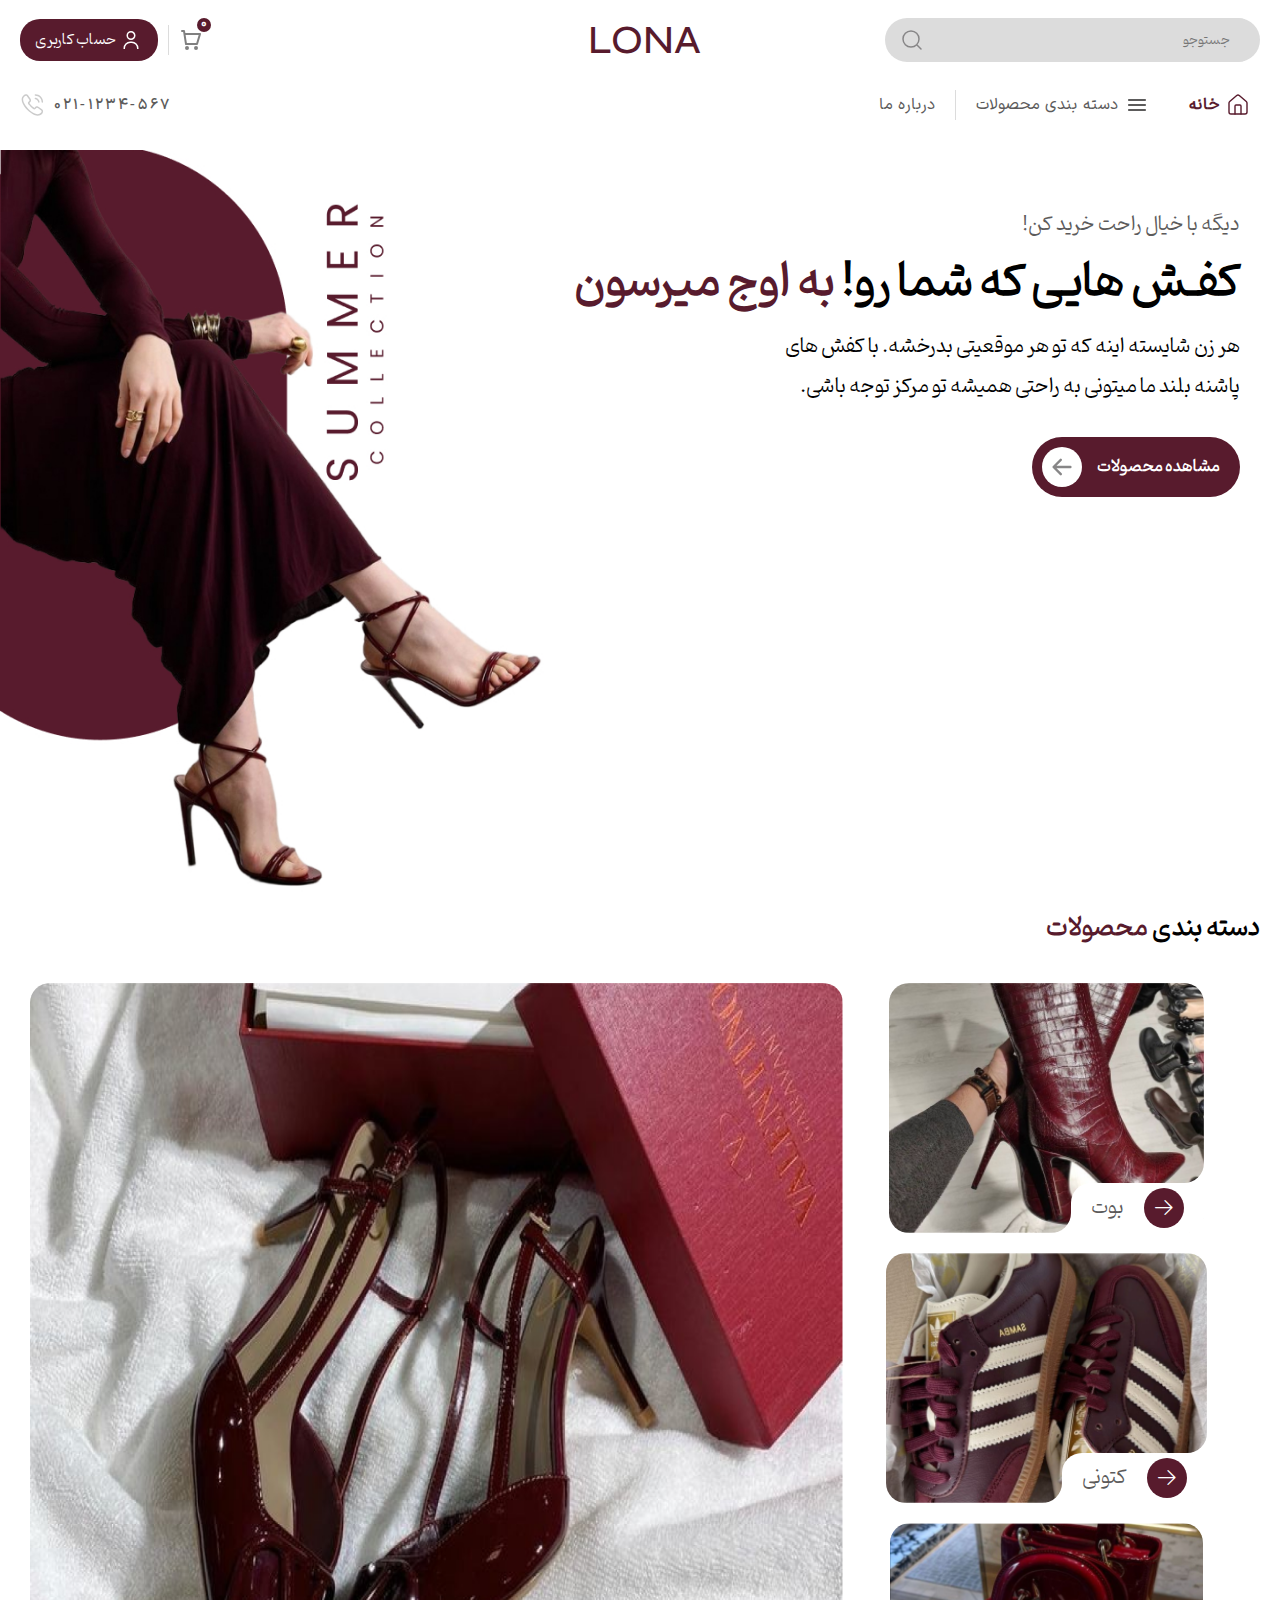
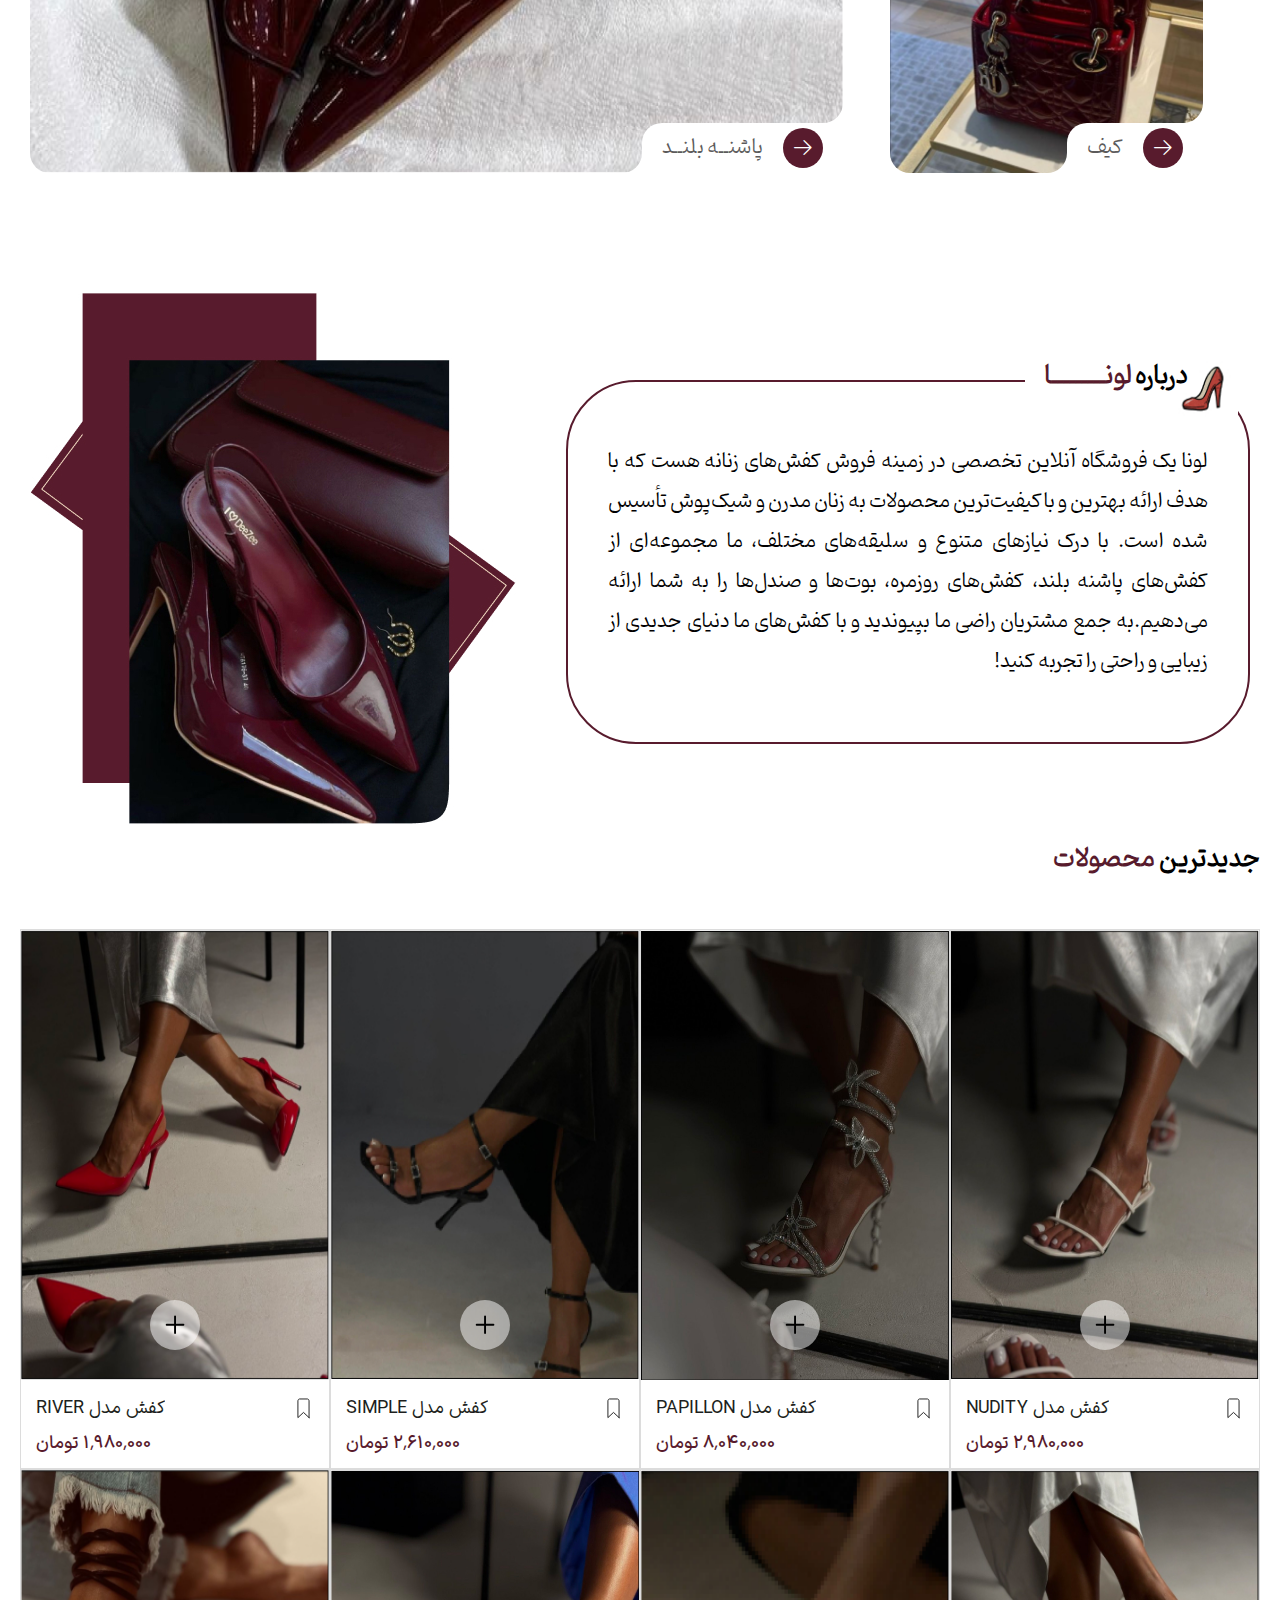
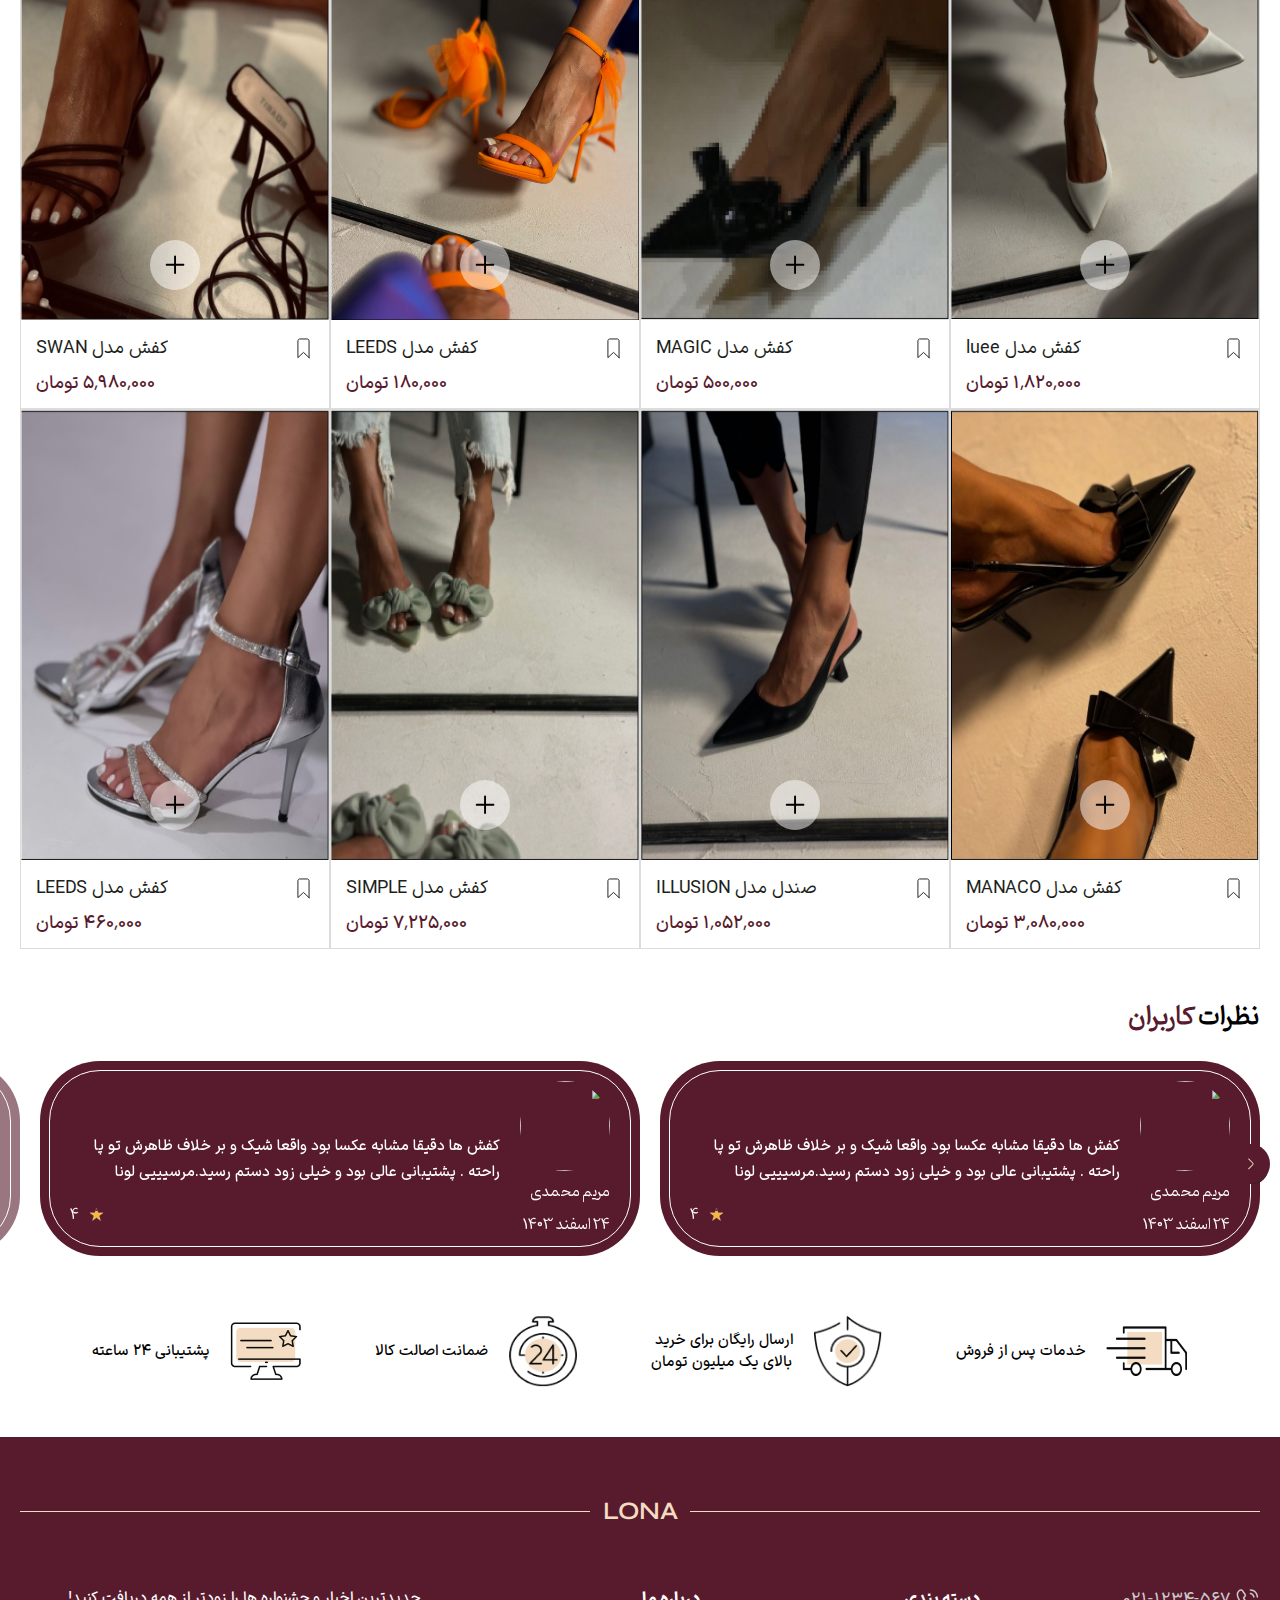
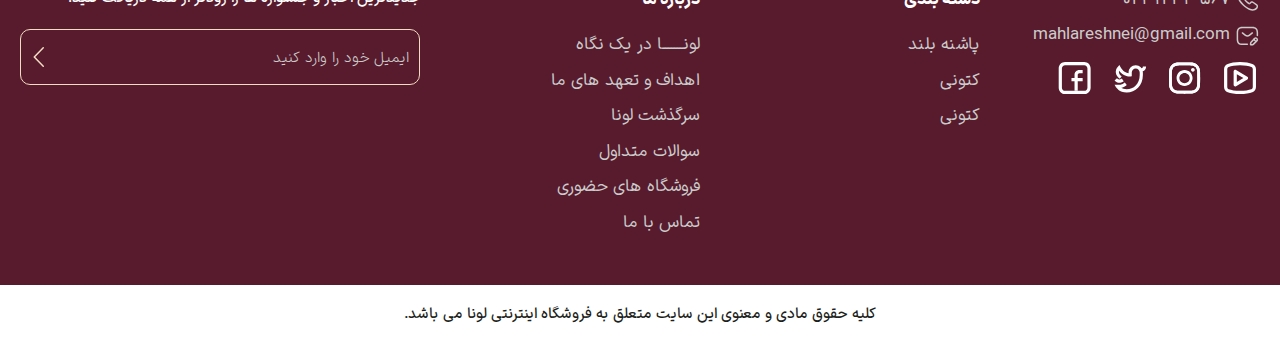
==== index.html @ df0658e4 "create products data.js file and add to html" ====
<!DOCTYPE html>
<html lang="en">
  <head>
    <meta charset="UTF-8" />
    <meta name="viewport" content="width=device-width, initial-scale=1.0" />
    <meta name="description" content="فروشگاه اینترنتی کیف و کفش لونا" />
    <link rel="preconnect" href="https://fonts.googleapis.com" />
    <link rel="preconnect" href="https://fonts.gstatic.com" crossorigin />
    <link
      href="https://fonts.googleapis.com/css2?family=Syne:wght@400..800&display=swap"
      rel="stylesheet"
    />
    <!-- font -->
    <link rel="stylesheet" href="./assets/fonts/pinar/pinar-font-face.css" />
    <link
      rel="stylesheet"
      href="./assets/fonts/IranSansX/IranSansX-font-face.css"
    />
    <!-- font -->
    <!-- icon -->
    <link rel="stylesheet" href="./assets/icons/css/all.min.css" />
    <!-- style -->
    <!-- swiper -->
    <link rel="stylesheet" href="./assets/lib/swiper/swiper-bundle.min.css" />
    <!-- swiper -->
    <link rel="stylesheet" href="./assets/css/style.css" />
    <title>فروشگاه | لونا</title>
  </head>
  <body>
    <header class="header">
      <div class="container">
        <section class="top">
          <form class="searchbar">
            <input type="text" class="search-input" placeholder="جستوجو" />
            <button type="button">
              <!-- iconoir--search -->
              <svg height="24" width="24">
                <use href="./assets/icons/icons-pack.svg#iconoir--search"></use>
              </svg>
            </button>
          </form>
          <div class="header-logo">LONA</div>
          <div class="top-links">
            <a href="#" class="cart-icon">
              <span>0</span>
              <svg height="24" width="24" style="color: gray">
                <use
                  href="./assets/icons/icons-pack.svg#mi--shopping-cart"
                ></use>
              </svg>
            </a>
            <div class="horiz-line"></div>
            <a href="#" class="btn user-icon">
              <svg height="24" width="24">
                <use
                  href="./assets/icons/icons-pack.svg#lsicon--user-outline"
                ></use>
              </svg>
              <span>حساب کاربری</span>
            </a>
          </div>
        </section>
        <section class="bottom">
          <nav class="nav">
            <ul class="nav-list">
              <li class="nav-item">
                <a href="index.html" class="nav-link active">
                  <svg height="24" width="24">
                    <use
                      href="./assets/icons/icons-pack.svg#lucide--home"
                    ></use>
                  </svg>
                  <span>خانه</span>
                </a>
              </li>

              <li class="nav-item">
                <a href="#categories" class="nav-link">
                  <svg height="24" width="24">
                    <use
                      href="./assets/icons/icons-pack.svg#ic--round-menu"
                    ></use>
                  </svg>
                  <span>دسته بندی محصولات</span>
                </a>
              </li>
            </ul>
            <div class="horiz-line"></div>
            <ul class="nav-list secondary-menu">
              <li class="nav-item">
                <a href="#about" class="nav-link">
                  <span>درباره ما</span>
                </a>
              </li>
            </ul>
            <a href="tel:+98000000000" class="nav-link tel-us">
              <span>021-1234-567</span>
              <svg height="24" width="24">
                <use href="./assets/icons/icons-pack.svg#phone"></use>
              </svg>
            </a>
          </nav>
        </section>
      </div>
    </header>

    <section class="hero">
      <div class="container">
        <div class="hero-text">
          <p class="sub-title">دیگه با خیال راحت خرید کن!</p>
          <h2 class="title">
            کفـش هایی که شما رو!
            <span>به اوج میرسون</span>
          </h2>
          <p class="description">
            هر زن شایسته اینه که تو هر موقعیتی بدرخشه. با کفش های <br />پاشنه
            بلند ما میتونی به راحتی همیشه تو مرکز توجه باشی.
          </p>
          <a href="#" class="link btn">
            <span>مشاهده محصولات</span>
            <span class="icon">
              <!--  -->
              <svg height="24" width="24">
                <use
                  href="./assets/icons/icons-pack.svg#heroicons-solid--arrow-left"
                ></use>
              </svg>
            </span>
          </a>
        </div>
      </div>
      <div class="hero-img">
        <img src="./assets/images/hero.png" alt="" />
      </div>
    </section>

    <!-- main -->
    <main class="main">
      <section class="categories" id="categories">
        <div class="container">
          <div class="section-title">
            <h2 class="title">
              <span>دسته بندی</span>
              <span>محصولات</span>
            </h2>
          </div>

          <div class="item-wrapper">
            <a href="#" class="cat-item">
              <img src="./assets/images/category/Image (1).png" alt="" />
              <span class="cat-name">
                <span class="icon">
                  <i class="fa-light fa-arrow-right"></i>
                </span>
                بوت
              </span>
            </a>
            <a href="#" class="cat-item">
              <img src="./assets/images/category/Image (2).png" alt="" />
              <span class="cat-name">
                <span class="icon">
                  <i class="fa-light fa-arrow-right"></i>
                </span>
                کتونی
              </span>
            </a>
            <a href="#" class="cat-item">
              <img src="./assets/images/category/Image (3).png" alt="" />
              <span class="cat-name">
                <span class="icon">
                  <i class="fa-light fa-arrow-right"></i>
                </span>
                کیف
              </span>
            </a>
            <a href="#" class="cat-item">
              <img src="./assets/images/category/Image.png" alt="" />
              <span class="cat-name">
                <span class="icon">
                  <i class="fa-light fa-arrow-right"></i>
                </span>
                پاشنــه بلنــد
              </span>
            </a>
          </div>
        </div>
      </section>

      <section class="about" id="about">
        <div class="container">
          <div class="about-wrapper">
            <div class="right">
              <div class="section-title">
                <h2 class="title">
                  <span>درباره</span>
                  <span>لونـــــــــا</span>
                </h2>
                <img src="./assets/images/CARTOON RED HIGH HEELS.jpg" alt="" />
              </div>

              <p>
                لونا یک فروشگاه آنلاین تخصصی در زمینه فروش کفش‌های زنانه هست که
                با هدف ارائه بهترین و باکیفیت‌ترین محصولات به زنان مدرن و
                شیک‌پوش تأسیس شده‌ است. با درک نیازهای متنوع و سلیقه‌های مختلف،
                ما مجموعه‌ای از کفش‌های پاشنه بلند، کفش‌های روزمره، بوت‌ها و
                صندل‌ها را به شما ارائه می‌دهیم.به جمع مشتریان راضی ما بپیوندید
                و با کفش‌های ما دنیای جدیدی از زیبایی و راحتی را تجربه کنید!
              </p>
            </div>
            <div class="left">
              <img src="./assets/images/about.jpg" alt="" />
            </div>
          </div>
        </div>
      </section>

      <section class="products" id="products">
        <div class="container">
          <div class="section-title">
            <h2 class="title">
              <span> جدیدترین </span>
              <span>محصولات</span>
            </h2>
          </div>
          <div class="products-wrapper" id="products__wrapper">
            <!-- template for product box -->
            <template id="box__template">
              <div class="box">
                <div class="img">
                  <img src="./assets/images/products/1.jpg" alt="" />
                  <a href="detail.html" class="box__link">
                    <svg
                      width="30"
                      height="30"
                      viewBox="0 0 30 30"
                      fill="none"
                      xmlns="http://www.w3.org/2000/svg"
                    >
                      <use href="./assets/icons/icons-pack.svg#plus" />
                    </svg>
                  </a>
                </div>
                <div class="body">
                  <a href="detail.html" class="product-name"></a>
                  <p class="price">
                    <span></span>
                    تومان
                  </p>
                  <button class="bookmark">
                    <svg
                      width="21"
                      height="26"
                      viewBox="0 0 21 26"
                      fill="none"
                      xmlns="http://www.w3.org/2000/svg"
                    >
                      <use href="./assets/icons/icons-pack.svg#bookmark" />
                    </svg>
                  </button>
                </div>
              </div>
            </template>
          </div>
        </div>
      </section>

      <section class="comments" id="comments">
        <div class="container">
          <div class="section-title">
            <h2 class="title">
              <span> نظرات </span>
              <span>کاربران</span>
            </h2>
          </div>

          <div class="commnets-slider swiper" id="cm_slider" dir="rtl">
            <div class="wrapper swiper-wrapper">
              <div class="cm-slide swiper-slide">
                <div class="cm-user">
                  <img src="https://picsum.photos/90/90" alt="" />
                  <h4>مریم محمدی</h4>
                  <span>24 اسفند 1403</span>
                </div>
                <div class="cm-body">
                  کفش ها دقیقا مشابه عکسا بود واقعا شیک و بر خلاف ظاهرش تو پا
                  راحته . پشتیبانی عالی بود و خیلی زود دستم رسید.مرسیییی لونا
                </div>
                <div class="rate">
                  <svg
                    width="16"
                    height="16"
                    viewBox="0 0 16 16"
                    fill="none"
                    xmlns="http://www.w3.org/2000/svg"
                  >
                    <path
                      d="M7.62888 1.17839L9.04215 5.52799C9.08938 5.67335 9.22484 5.77176 9.37768 5.77176H13.9511C14.065 5.77176 14.1124 5.91754 14.0202 5.9845L10.3202 8.6727C10.1966 8.76254 10.1449 8.92178 10.1921 9.06714L11.6054 13.4167C11.6406 13.5251 11.5166 13.6152 11.4244 13.5482L7.7244 10.86C7.60075 10.7702 7.43331 10.7702 7.30966 10.86L3.60967 13.5482C3.51751 13.6152 3.3935 13.5251 3.42871 13.4167L4.84198 9.06714C4.88921 8.92178 4.83747 8.76254 4.71382 8.6727L1.01383 5.9845C0.921663 5.91754 0.969029 5.77176 1.08295 5.77176H5.65639C5.80923 5.77176 5.94469 5.67335 5.99192 5.52799L7.40519 1.17839C7.44039 1.07004 7.59367 1.07004 7.62888 1.17839Z"
                      fill="url(#paint0_linear_54619_1291)"
                      stroke="#F3DCC2"
                      stroke-width="0.235197"
                    />
                    <defs>
                      <linearGradient
                        id="paint0_linear_54619_1291"
                        x1="7.51703"
                        y1="0.453613"
                        x2="7.51703"
                        y2="15.5062"
                        gradientUnits="userSpaceOnUse"
                      >
                        <stop
                          offset="0.249488"
                          stop-color="#7CBC91"
                          stop-opacity="0"
                        />
                        <stop offset="0.250326" stop-color="#F4B740" />
                        <stop offset="1" stop-color="#F4B740" />
                      </linearGradient>
                    </defs>
                  </svg>

                  <span>4</span>
                </div>
              </div>

              <div class="cm-slide swiper-slide">
                <div class="cm-user">
                  <img src="https://picsum.photos/90/90" alt="" />
                  <h4>مریم محمدی</h4>
                  <span>24 اسفند 1403</span>
                </div>
                <div class="cm-body">
                  کفش ها دقیقا مشابه عکسا بود واقعا شیک و بر خلاف ظاهرش تو پا
                  راحته . پشتیبانی عالی بود و خیلی زود دستم رسید.مرسیییی لونا
                </div>
                <div class="rate">
                  <svg
                    width="16"
                    height="16"
                    viewBox="0 0 16 16"
                    fill="none"
                    xmlns="http://www.w3.org/2000/svg"
                  >
                    <path
                      d="M7.62888 1.17839L9.04215 5.52799C9.08938 5.67335 9.22484 5.77176 9.37768 5.77176H13.9511C14.065 5.77176 14.1124 5.91754 14.0202 5.9845L10.3202 8.6727C10.1966 8.76254 10.1449 8.92178 10.1921 9.06714L11.6054 13.4167C11.6406 13.5251 11.5166 13.6152 11.4244 13.5482L7.7244 10.86C7.60075 10.7702 7.43331 10.7702 7.30966 10.86L3.60967 13.5482C3.51751 13.6152 3.3935 13.5251 3.42871 13.4167L4.84198 9.06714C4.88921 8.92178 4.83747 8.76254 4.71382 8.6727L1.01383 5.9845C0.921663 5.91754 0.969029 5.77176 1.08295 5.77176H5.65639C5.80923 5.77176 5.94469 5.67335 5.99192 5.52799L7.40519 1.17839C7.44039 1.07004 7.59367 1.07004 7.62888 1.17839Z"
                      fill="url(#paint0_linear_54619_1291)"
                      stroke="#F3DCC2"
                      stroke-width="0.235197"
                    />
                    <defs>
                      <linearGradient
                        id="paint0_linear_54619_1291"
                        x1="7.51703"
                        y1="0.453613"
                        x2="7.51703"
                        y2="15.5062"
                        gradientUnits="userSpaceOnUse"
                      >
                        <stop
                          offset="0.249488"
                          stop-color="#7CBC91"
                          stop-opacity="0"
                        />
                        <stop offset="0.250326" stop-color="#F4B740" />
                        <stop offset="1" stop-color="#F4B740" />
                      </linearGradient>
                    </defs>
                  </svg>

                  <span>4</span>
                </div>
              </div>

              <div class="cm-slide swiper-slide">
                <div class="cm-user">
                  <img src="https://picsum.photos/90/90" alt="" />
                  <h4>مریم محمدی</h4>
                  <span>24 اسفند 1403</span>
                </div>
                <div class="cm-body">
                  کفش ها دقیقا مشابه عکسا بود واقعا شیک و بر خلاف ظاهرش تو پا
                  راحته . پشتیبانی عالی بود و خیلی زود دستم رسید.مرسیییی لونا
                </div>
                <div class="rate">
                  <svg
                    width="16"
                    height="16"
                    viewBox="0 0 16 16"
                    fill="none"
                    xmlns="http://www.w3.org/2000/svg"
                  >
                    <path
                      d="M7.62888 1.17839L9.04215 5.52799C9.08938 5.67335 9.22484 5.77176 9.37768 5.77176H13.9511C14.065 5.77176 14.1124 5.91754 14.0202 5.9845L10.3202 8.6727C10.1966 8.76254 10.1449 8.92178 10.1921 9.06714L11.6054 13.4167C11.6406 13.5251 11.5166 13.6152 11.4244 13.5482L7.7244 10.86C7.60075 10.7702 7.43331 10.7702 7.30966 10.86L3.60967 13.5482C3.51751 13.6152 3.3935 13.5251 3.42871 13.4167L4.84198 9.06714C4.88921 8.92178 4.83747 8.76254 4.71382 8.6727L1.01383 5.9845C0.921663 5.91754 0.969029 5.77176 1.08295 5.77176H5.65639C5.80923 5.77176 5.94469 5.67335 5.99192 5.52799L7.40519 1.17839C7.44039 1.07004 7.59367 1.07004 7.62888 1.17839Z"
                      fill="url(#paint0_linear_54619_1291)"
                      stroke="#F3DCC2"
                      stroke-width="0.235197"
                    />
                    <defs>
                      <linearGradient
                        id="paint0_linear_54619_1291"
                        x1="7.51703"
                        y1="0.453613"
                        x2="7.51703"
                        y2="15.5062"
                        gradientUnits="userSpaceOnUse"
                      >
                        <stop
                          offset="0.249488"
                          stop-color="#7CBC91"
                          stop-opacity="0"
                        />
                        <stop offset="0.250326" stop-color="#F4B740" />
                        <stop offset="1" stop-color="#F4B740" />
                      </linearGradient>
                    </defs>
                  </svg>

                  <span>4</span>
                </div>
              </div>

              <div class="cm-slide swiper-slide">
                <div class="cm-user">
                  <img src="https://picsum.photos/90/90" alt="" />
                  <h4>مریم محمدی</h4>
                  <span>24 اسفند 1403</span>
                </div>
                <div class="cm-body">
                  کفش ها دقیقا مشابه عکسا بود واقعا شیک و بر خلاف ظاهرش تو پا
                  راحته . پشتیبانی عالی بود و خیلی زود دستم رسید.مرسیییی لونا
                </div>
                <div class="rate">
                  <svg
                    width="16"
                    height="16"
                    viewBox="0 0 16 16"
                    fill="none"
                    xmlns="http://www.w3.org/2000/svg"
                  >
                    <path
                      d="M7.62888 1.17839L9.04215 5.52799C9.08938 5.67335 9.22484 5.77176 9.37768 5.77176H13.9511C14.065 5.77176 14.1124 5.91754 14.0202 5.9845L10.3202 8.6727C10.1966 8.76254 10.1449 8.92178 10.1921 9.06714L11.6054 13.4167C11.6406 13.5251 11.5166 13.6152 11.4244 13.5482L7.7244 10.86C7.60075 10.7702 7.43331 10.7702 7.30966 10.86L3.60967 13.5482C3.51751 13.6152 3.3935 13.5251 3.42871 13.4167L4.84198 9.06714C4.88921 8.92178 4.83747 8.76254 4.71382 8.6727L1.01383 5.9845C0.921663 5.91754 0.969029 5.77176 1.08295 5.77176H5.65639C5.80923 5.77176 5.94469 5.67335 5.99192 5.52799L7.40519 1.17839C7.44039 1.07004 7.59367 1.07004 7.62888 1.17839Z"
                      fill="url(#paint0_linear_54619_1291)"
                      stroke="#F3DCC2"
                      stroke-width="0.235197"
                    />
                    <defs>
                      <linearGradient
                        id="paint0_linear_54619_1291"
                        x1="7.51703"
                        y1="0.453613"
                        x2="7.51703"
                        y2="15.5062"
                        gradientUnits="userSpaceOnUse"
                      >
                        <stop
                          offset="0.249488"
                          stop-color="#7CBC91"
                          stop-opacity="0"
                        />
                        <stop offset="0.250326" stop-color="#F4B740" />
                        <stop offset="1" stop-color="#F4B740" />
                      </linearGradient>
                    </defs>
                  </svg>

                  <span>4</span>
                </div>
              </div>
            </div>
            <button class="slider-btn next">
              <svg
                width="17"
                height="16"
                viewBox="0 0 17 16"
                fill="none"
                xmlns="http://www.w3.org/2000/svg"
              >
                <path
                  d="M10.3774 13.5234C10.2582 13.5234 10.139 13.4795 10.0449 13.3854L5.95565 9.29609C5.29083 8.63126 5.29083 7.53995 5.95565 6.87512L10.0449 2.78583C10.2268 2.60394 10.5279 2.60394 10.7098 2.78583C10.8917 2.96771 10.8917 3.26877 10.7098 3.45065L6.62047 7.53995C6.31942 7.841 6.31942 8.33021 6.62047 8.63126L10.7098 12.7206C10.8917 12.9024 10.8917 13.2035 10.7098 13.3854C10.6157 13.4732 10.4965 13.5234 10.3774 13.5234Z"
                  fill="#F3DCC2"
                />
              </svg>
            </button>
            <button class="slider-btn prev">
              <svg
                width="17"
                height="16"
                viewBox="0 0 17 16"
                fill="none"
                xmlns="http://www.w3.org/2000/svg"
              >
                <path
                  d="M10.3774 13.5234C10.2582 13.5234 10.139 13.4795 10.0449 13.3854L5.95565 9.29609C5.29083 8.63126 5.29083 7.53995 5.95565 6.87512L10.0449 2.78583C10.2268 2.60394 10.5279 2.60394 10.7098 2.78583C10.8917 2.96771 10.8917 3.26877 10.7098 3.45065L6.62047 7.53995C6.31942 7.841 6.31942 8.33021 6.62047 8.63126L10.7098 12.7206C10.8917 12.9024 10.8917 13.2035 10.7098 13.3854C10.6157 13.4732 10.4965 13.5234 10.3774 13.5234Z"
                  fill="#F3DCC2"
                />
              </svg>
            </button>
          </div>
        </div>
      </section>

      <section class="services" id="services">
        <div class="container">
          <div class="wrapper">
            <div>
              <img src="./assets/images/ services/Frame 26086041.png" alt="" />
              <p>خدمات پس از فروش</p>
            </div>

            <div>
              <img src="./assets/images/ services/icon-1.png" alt="" />
              <p>ارسال رایگان برای خرید <br />بالای یک میلیون تومان</p>
            </div>

            <div>
              <img src="./assets/images/ services/icon-2.png" alt="" />
              <p>ضمانت اصالت کالا</p>
            </div>

            <div>
              <img src="./assets/images/ services/icon.png" alt="" />
              <p>پشتیبانی 24 ساعته</p>
            </div>
          </div>
        </div>
      </section>
    </main>
    <!-- end main -->

    <footer class="footer">
      <div class="container">
        <div class="footer-logo">
          <div class="logo">LONA</div>
          <div class="line"></div>
        </div>
        <section class="list-links">
          <div class="links-item">
            <ul class="list-items">
              <li>
                <a href="tel:+980000000" class="footer-link">
                  <svg width="25" height="24" viewBox="0 0 25 24" fill="none">
                    <use xlink:href="./assets/icons/icons-pack.svg#phone"></use>
                  </svg>
                  <span>021-1234-567</span>
                </a>
              </li>

              <li>
                <a href="#" class="footer-link">
                  <svg width="25" height="24" viewBox="0 0 25 24" fill="none">
                    <use xlink:href="./assets/icons/icons-pack.svg#email"></use>
                  </svg>
                  <span>mahlareshnei@gmail.com</span>
                </a>
              </li>

              <li class="social-icons">
                <a href="#" class="footer-link">
                  <svg
                    width="40"
                    height="40"
                    viewBox="0 0 40 40"
                    fill="none"
                    xmlns="http://www.w3.org/2000/svg"
                  >
                    <use
                      xlink:href="./assets/icons/icons-pack.svg#youtube"
                    ></use>
                  </svg>
                </a>
                <a href="#" class="footer-link">
                  <svg
                    width="40"
                    height="40"
                    viewBox="0 0 40 40"
                    fill="none"
                    xmlns="http://www.w3.org/2000/svg"
                  >
                    <use
                      xlink:href="./assets/icons/icons-pack.svg#instagram"
                    ></use>
                  </svg>
                </a>
                <a href="#" class="footer-link">
                  <svg
                    width="40"
                    height="40"
                    viewBox="0 0 40 40"
                    fill="none"
                    xmlns="http://www.w3.org/2000/svg"
                  >
                    <use
                      xlink:href="./assets/icons/icons-pack.svg#twitter"
                    ></use>
                  </svg>
                </a>
                <a href="#" class="footer-link">
                  <svg
                    width="40"
                    height="40"
                    viewBox="0 0 40 40"
                    fill="none"
                    xmlns="http://www.w3.org/2000/svg"
                  >
                    <use
                      xlink:href="./assets/icons/icons-pack.svg#facebook"
                    ></use>
                  </svg>
                </a>
              </li>
            </ul>
          </div>

          <div class="links-item">
            <h2>دسته بندی</h2>
            <ul class="list-items">
              <li>
                <a href="tel:+980000000" class="footer-link">
                  <span>پاشنه بلند</span>
                </a>
              </li>

              <li>
                <a href="#" class="footer-link">
                  <span>کتونی</span>
                </a>
              </li>

              <li>
                <a href="#" class="footer-link">
                  <span>کتونی</span>
                </a>
              </li>
            </ul>
          </div>

          <div class="links-item">
            <h2>درباره ما</h2>
            <ul class="list-items">
              <li>
                <a href="tel:+980000000" class="footer-link">
                  <span> لونـــــــا در یک نگاه</span>
                </a>
              </li>

              <li>
                <a href="#" class="footer-link">
                  <span>اهداف و تعهد های ما</span>
                </a>
              </li>

              <li>
                <a href="#" class="footer-link">
                  <span>سرگذشت لونا</span>
                </a>
              </li>
              <li>
                <a href="#" class="footer-link">
                  <span>سوالات متداول</span>
                </a>
              </li>
              <li>
                <a href="#" class="footer-link">
                  <span>فروشگاه های حضوری</span>
                </a>
              </li>
              <li>
                <a href="#" class="footer-link">
                  <span>تماس با ما</span>
                </a>
              </li>
            </ul>
          </div>

          <div class="links-item">
            <p>جدیدترین اخبار و جشنواره ها را زودتر از همه دریافت کنید!</p>
            <form action="#" class="subscrib-form">
              <input
                type="email"
                class="footer-input"
                placeholder="ایمیل خود را وارد کنید"
              />
              <button class="footer-btn">
                <svg
                  xmlns="http://www.w3.org/2000/svg"
                  viewBox="0 0 24 24"
                  height="24"
                  width="24"
                >
                  <use xlink:href="/assets/icons/icons-pack.svg#arrow-right" />
                </svg>
              </button>
            </form>
          </div>
        </section>
      </div>
      <div class="copy-right">
        <p>
          کلیه حقوق مادی و معنوی این سایت متعلق به فروشگاه اینترنتی لونا می
          باشد.
        </p>
      </div>
    </footer>
    <!-- scripts -->
    <script src="./assets/lib/swiper/swiper-bundle.min.js"></script>
    <script src="./assets/js/swiper.js"></script>
    <script type="module" src="./assets/js/script.js"></script>
  </body>
</html>
---- assets/fonts/pinar/pinar-font-face.css ----
@font-face {
  font-family: "pinar";
  src: url("./Variables/woff2/Pinar-FD-VF[wght-KSHD-DSTY].woff2")
      format("woff2"),
    url("./Variables/ttf/Pinar-FD-VF[wght-KSHD-DSTY].ttf") format("truetype");
  font-weight: normal;
  font-style: normal;
}
---- assets/fonts/IranSansX/IranSansX-font-face.css ----
@font-face {
    font-family: 'IRANSansXFaNum Black D4';
    src: url('IRANSansXFaNum-BlackD4.woff2') format('woff2'),
        url('IRANSansXFaNum-BlackD4.woff') format('woff'),
        url('IRANSansXFaNum-BlackD4.ttf') format('truetype');
    font-weight: 900;
    font-style: normal;
    font-display: swap;
}

@font-face {
    font-family: 'IRANSansXFaNum DemiBold D4';
    src: url('IRANSansXFaNum-DemiBoldD4.woff2') format('woff2'),
        url('IRANSansXFaNum-DemiBoldD4.woff') format('woff'),
        url('IRANSansXFaNum-DemiBoldD4.ttf') format('truetype');
    font-weight: 600;
    font-style: normal;
    font-display: swap;
}

@font-face {
    font-family: 'IRANSansXFaNum Bold D4';
    src: url('IRANSansXFaNum-BoldD4.woff2') format('woff2'),
        url('IRANSansXFaNum-BoldD4.woff') format('woff'),
        url('IRANSansXFaNum-BoldD4.ttf') format('truetype');
    font-weight: bold;
    font-style: normal;
    font-display: swap;
}

@font-face {
    font-family: 'IRANSansXFaNum ExtraBold D4';
    src: url('IRANSansXFaNum-ExtraBoldD4.woff2') format('woff2'),
        url('IRANSansXFaNum-ExtraBoldD4.woff') format('woff'),
        url('IRANSansXFaNum-ExtraBoldD4.ttf') format('truetype');
    font-weight: bold;
    font-style: normal;
    font-display: swap;
}

@font-face {
    font-family: 'IRANSansXFaNum ExtraBlack D4';
    src: url('IRANSansXFaNum-ExtraBlackD4.woff2') format('woff2'),
        url('IRANSansXFaNum-ExtraBlackD4.woff') format('woff'),
        url('IRANSansXFaNum-ExtraBlackD4.ttf') format('truetype');
    font-weight: 900;
    font-style: normal;
    font-display: swap;
}

@font-face {
    font-family: 'IRANSansXFaNum Heavy D4';
    src: url('IRANSansXFaNum-HeavyD4.woff2') format('woff2'),
        url('IRANSansXFaNum-HeavyD4.woff') format('woff'),
        url('IRANSansXFaNum-HeavyD4.ttf') format('truetype');
    font-weight: 900;
    font-style: normal;
    font-display: swap;
}

@font-face {
    font-family: 'IRANSansXFaNum Regular D4';
    src: url('IRANSansXFaNum-RegularD4.woff2') format('woff2'),
        url('IRANSansXFaNum-RegularD4.woff') format('woff'),
        url('IRANSansXFaNum-RegularD4.ttf') format('truetype');
    font-weight: normal;
    font-style: normal;
    font-display: swap;
}

@font-face {
    font-family: 'IRANSansXFaNum Medium D4';
    src: url('IRANSansXFaNum-MediumD4.woff2') format('woff2'),
        url('IRANSansXFaNum-MediumD4.woff') format('woff'),
        url('IRANSansXFaNum-MediumD4.ttf') format('truetype');
    font-weight: 500;
    font-style: normal;
    font-display: swap;
}

@font-face {
    font-family: 'IRANSansXFaNum Light D4';
    src: url('IRANSansXFaNum-LightD4.woff2') format('woff2'),
        url('IRANSansXFaNum-LightD4.woff') format('woff'),
        url('IRANSansXFaNum-LightD4.ttf') format('truetype');
    font-weight: 300;
    font-style: normal;
    font-display: swap;
}

@font-face {
    font-family: 'IRANSansXFaNum Thin D4';
    src: url('IRANSansXFaNum-ThinD4.woff2') format('woff2'),
        url('IRANSansXFaNum-ThinD4.woff') format('woff'),
        url('IRANSansXFaNum-ThinD4.ttf') format('truetype');
    font-weight: 100;
    font-style: normal;
    font-display: swap;
}
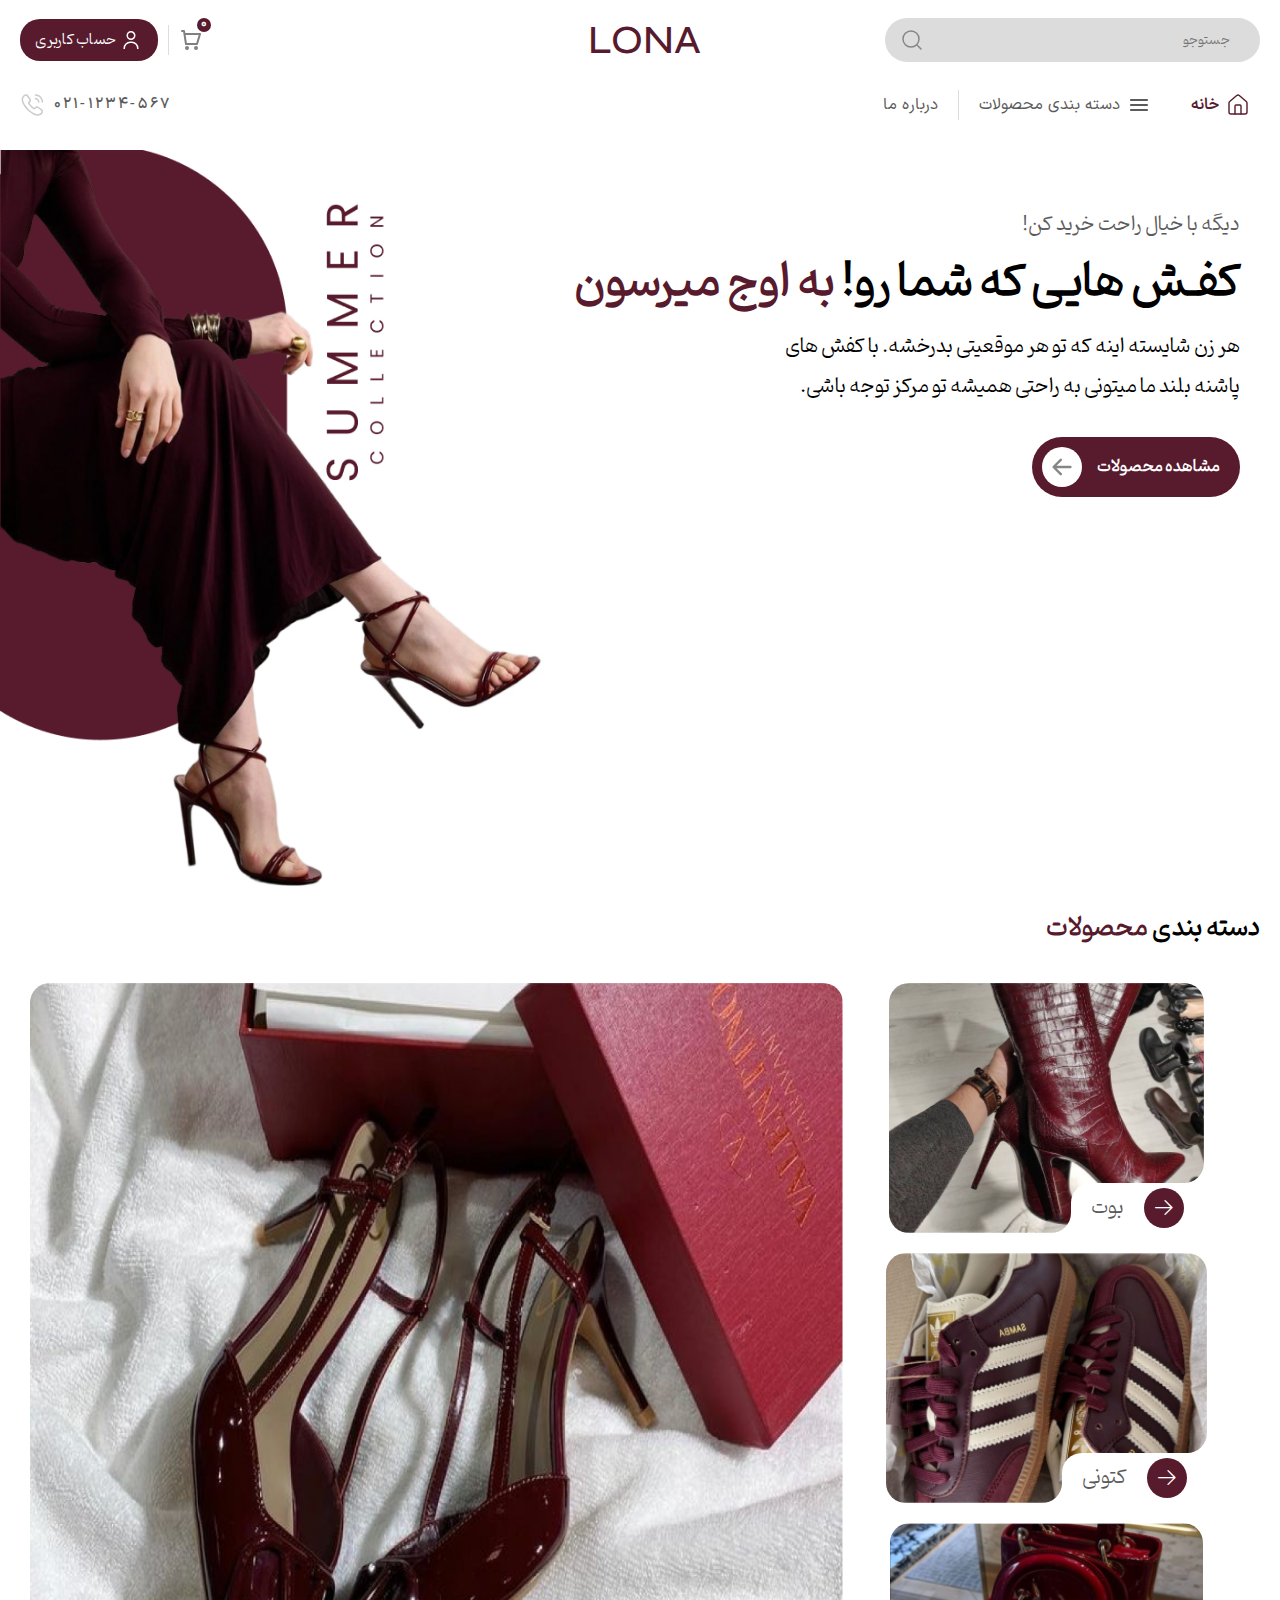
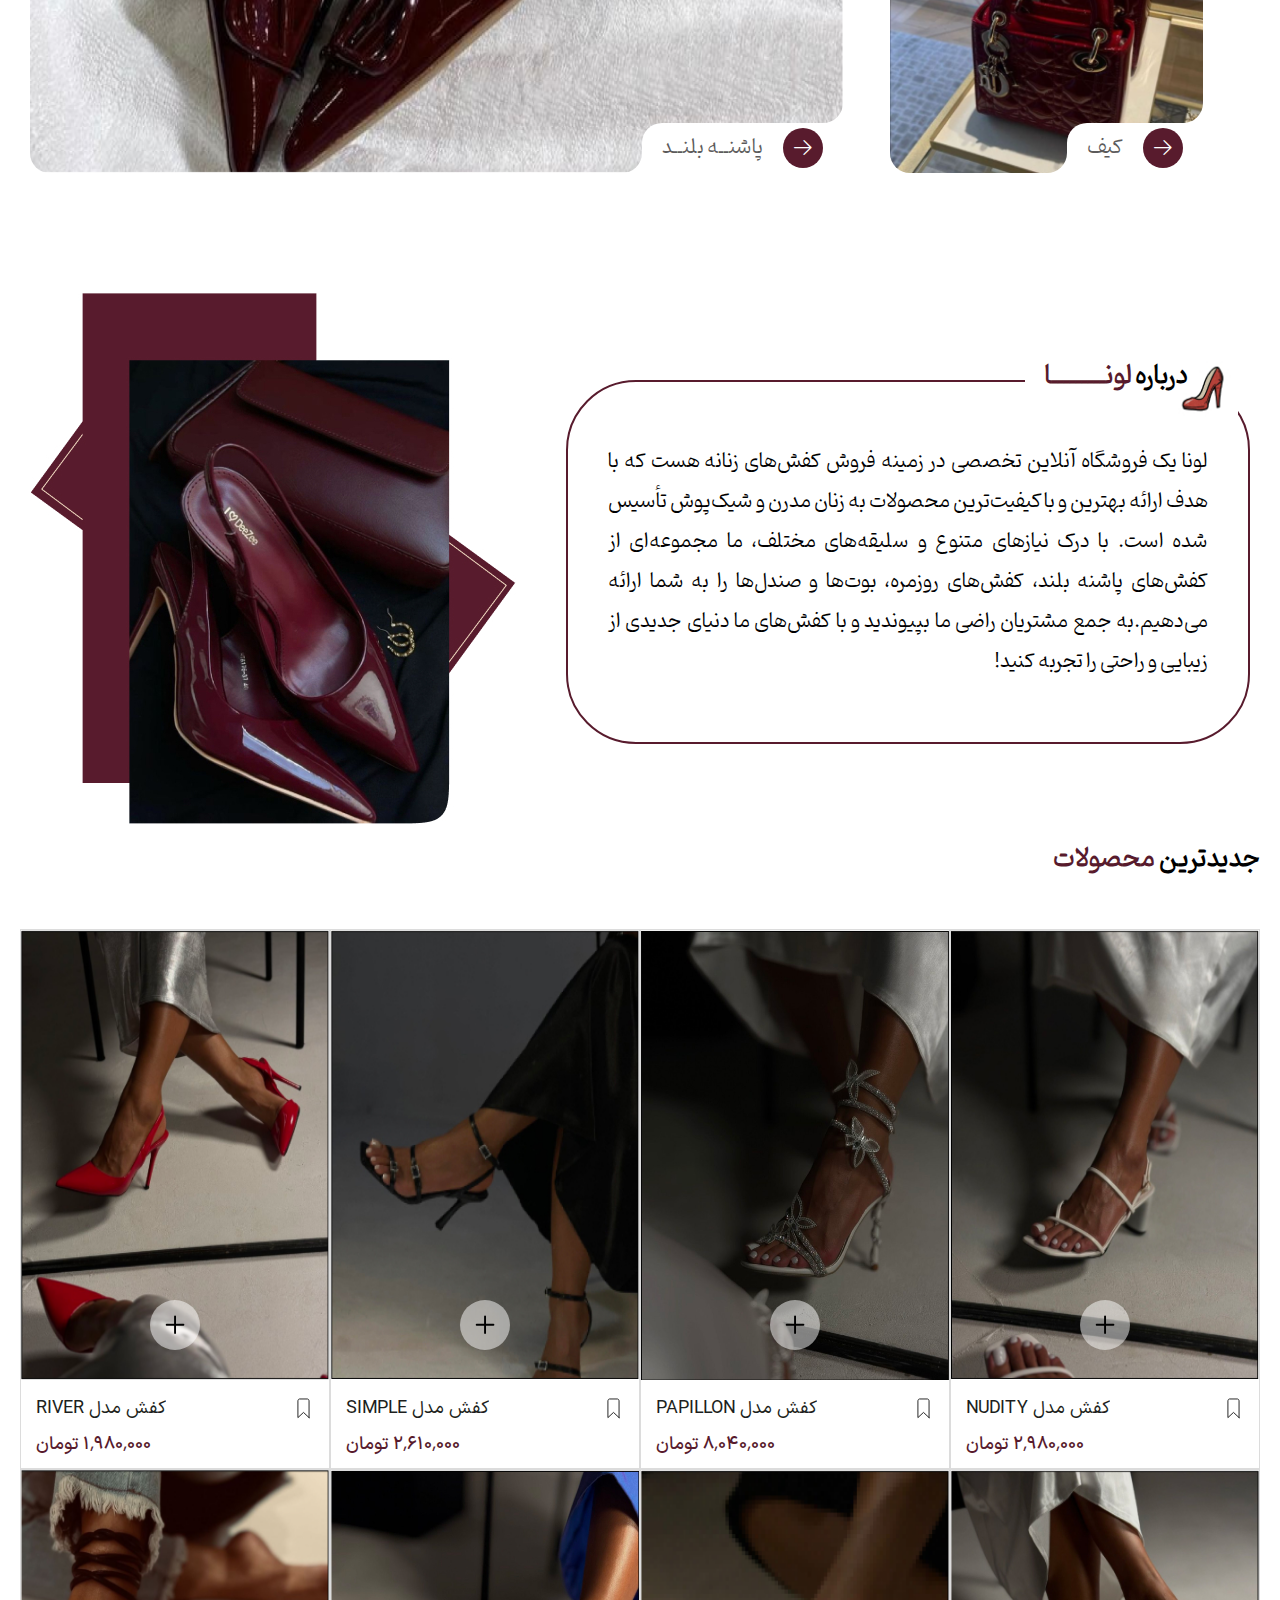
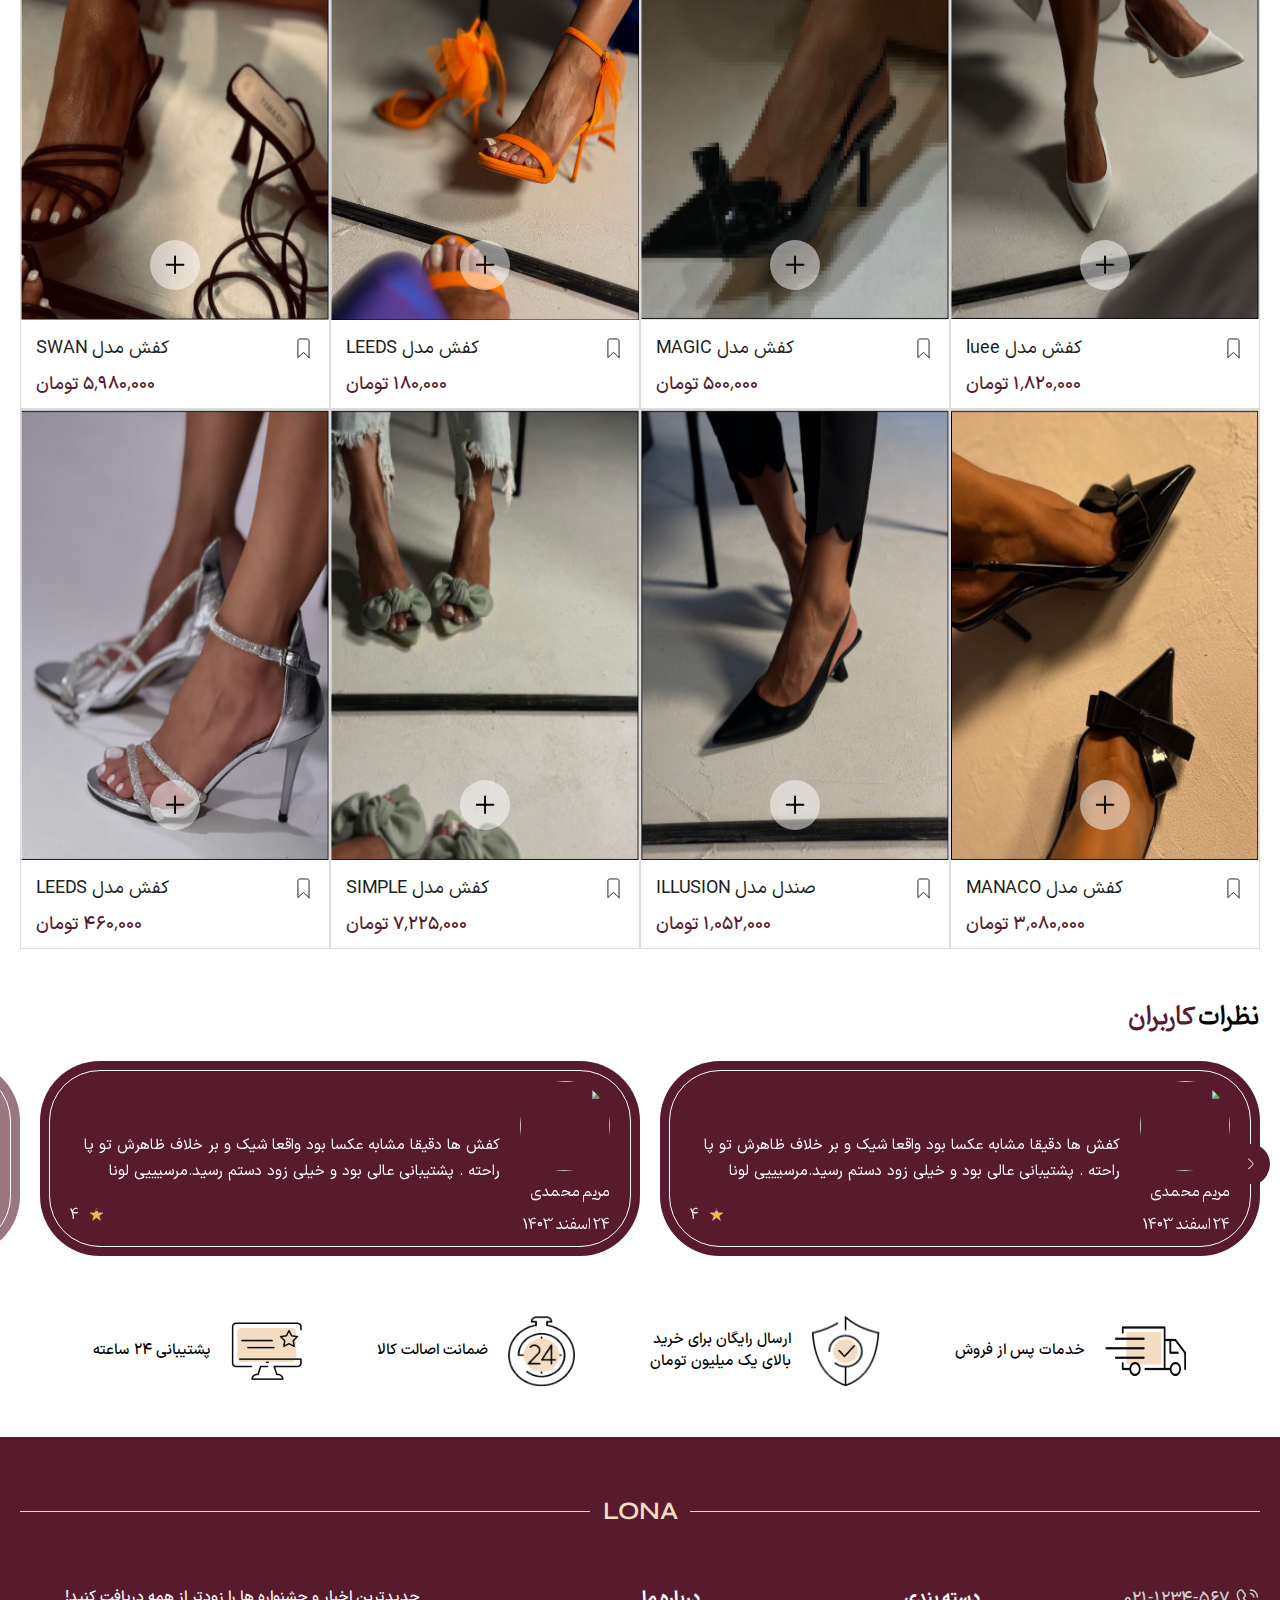
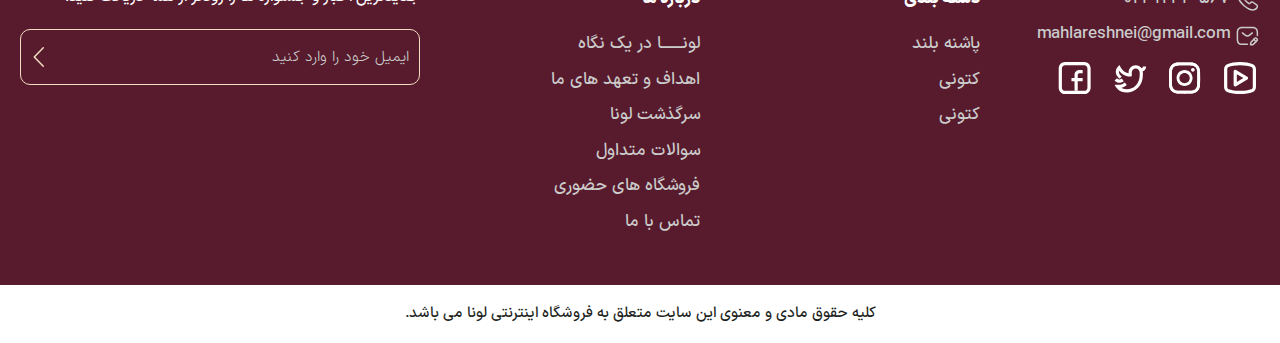
==== commit 886ddaf5: "fiexd font problem :)" ====
--- a/index.html
+++ b/index.html
@@ -12,10 +12,7 @@
     />
     <!-- font -->
     <link rel="stylesheet" href="./assets/fonts/pinar/pinar-font-face.css" />
-    <link
-      rel="stylesheet"
-      href="./assets/fonts/IranSansX/IranSansX-font-face.css"
-    />
+    <link rel="stylesheet" href="./assets/fonts/IranSansX/fontiran.css " />
     <!-- font -->
     <!-- icon -->
     <link rel="stylesheet" href="./assets/icons/css/all.min.css" />
@@ -39,7 +36,7 @@
               </svg>
             </button>
           </form>
-          <div class="header-logo">LONA</div>
+          <a href="." class="header-logo">LONA</a>
           <div class="top-links">
             <a href="#" class="cart-icon">
               <span>0</span>
@@ -64,7 +61,7 @@
           <nav class="nav">
             <ul class="nav-list">
               <li class="nav-item">
-                <a href="index.html" class="nav-link active">
+                <a href="#home" class="nav-link active">
                   <svg height="24" width="24">
                     <use
                       href="./assets/icons/icons-pack.svg#lucide--home"
@@ -104,7 +101,7 @@
       </div>
     </header>
 
-    <section class="hero">
+    <section class="hero" id="home">
       <div class="container">
         <div class="hero-text">
           <p class="sub-title">دیگه با خیال راحت خرید کن!</p>
@@ -116,7 +113,7 @@
             هر زن شایسته اینه که تو هر موقعیتی بدرخشه. با کفش های <br />پاشنه
             بلند ما میتونی به راحتی همیشه تو مرکز توجه باشی.
           </p>
-          <a href="#" class="link btn">
+          <a href="#products" class="link btn">
             <span>مشاهده محصولات</span>
             <span class="icon">
               <!--  -->
--- a/assets/fonts/IranSansX/fontiran.css
+++ b/assets/fonts/IranSansX/fontiran.css
@@ -0,0 +1,92 @@
+@font-face {
+  font-family: IRANSansX;
+  font-style: normal;
+  font-weight: 100;
+  src: url("./fonts/Woff/IRANSansXFaNum-Thin.woff") format("woff"),
+    url("./fonts/Woff2/IRANSansXFaNum-Thin.woff2") format("woff2");
+}
+
+@font-face {
+  font-family: IRANSansX;
+  font-style: normal;
+  font-weight: 200;
+  src: url("./fonts/Woff/IRANSansXFaNum-UltraLight.woff") format("woff"),
+    url("./fonts/Woff2/IRANSansXFaNum-UltraLight.woff2") format("woff2");
+}
+
+@font-face {
+  font-family: IRANSansX;
+  font-style: normal;
+  font-weight: 300;
+  src: url("./fonts/Woff/IRANSansXFaNum-Light.woff") format("woff"),
+    url("./fonts/Woff2/IRANSansXFaNum-Light.woff2") format("woff2");
+}
+
+@font-face {
+  font-family: IRANSansX;
+  font-style: normal;
+  font-weight: 500;
+  src: url("./fonts/Woff/IRANSansXFaNum-Medium.woff") format("woff"),
+    url("./fonts/Woff2/IRANSansXFaNum-Medium.woff2") format("woff2");
+}
+
+@font-face {
+  font-family: IRANSansX;
+  font-style: normal;
+  font-weight: 600;
+  src: url("./fonts/Woff/IRANSansXFaNum-DemiBold.woff") format("woff"),
+    url("./fonts/Woff2/IRANSansXFaNum-DemiBold.woff2") format("woff2");
+}
+
+@font-face {
+  font-family: IRANSansX;
+  font-style: normal;
+  font-weight: 800;
+  src: url("./fonts/Woff/IRANSansXFaNum-ExtraBold.woff") format("woff"),
+    url("./fonts/Woff2/IRANSansXFaNum-ExtraBold.woff2") format("woff2");
+}
+
+@font-face {
+  font-family: IRANSansX;
+  font-style: normal;
+  font-weight: 900;
+  src: url("./fonts/Woff/IRANSansXFaNum-Black.woff") format("woff"),
+    url("./fonts/Woff2/IRANSansXFaNum-Black.woff2") format("woff2");
+}
+
+@font-face {
+  font-family: IRANSansX;
+  src: url("./fonts/Woff/IRANSansXFaNum-ExtraBlack.woff") format("woff"),
+    url("./fonts/Woff2/IRANSansXFaNum-ExtraBlack.woff2") format("woff2");
+  font-style: normal;
+  font-weight: 950;
+}
+
+@font-face {
+  font-family: IRANSansX;
+  src: url("./fonts/Woff/IRANSansXFaNum-Heavy.woff") format("woff"),
+    url("./fonts/Woff2/IRANSansXFaNum-Heavy.woff2") format("woff2");
+  font-style: normal;
+  font-weight: 1000;
+}
+
+@font-face {
+  font-family: IRANSansX;
+  src: url("./fonts/Woff/IRANSansXFaNum-Bold.woff") format("woff"),
+    url("./fonts/Woff2/IRANSansXFaNum-Bold.woff2") format("woff2");
+  font-style: normal;
+  font-weight: bold;
+}
+
+@font-face {
+  font-family: IRANSansX;
+  src: url("./fonts/Woff/IRANSansXFaNum-Regular.woff") format("woff"),
+    url("./fonts/Woff2/IRANSansXFaNum-Regular.woff2") format("woff2");
+  font-style: normal;
+  font-weight: normal;
+}
+
+body h1 {
+  font-family: "IRANSansX";
+  font-weight: 800;
+}
--- a/assets/css/style.css
+++ b/assets/css/style.css
@@ -4,7 +4,7 @@
   --primary-clr: rgba(88, 27, 45, 1);
   --primary-clr-75: rgba(88, 27, 45, 0.75);
   --primary-clr-50: rgba(88, 27, 45, 0.5);
-  --primary-clr-25: rgba(88, 27, 45, 0.25);
+  --primary-clr-25: rgba(88, 27, 45, 0.15);
   --white-clr: rgba(255, 255, 255, 1);
   --white-light: #fafafa;
   --gray-clr: rgba(92, 91, 91, 1);
@@ -15,17 +15,7 @@
   --icon-clr: #878687;
   --line-clr: #f3dcc2;
 
-  --sans-font-Black: "IRANSansXFaNum Black D4", sans-serif;
-  --sans-font-DemBold: "IRANSansXFaNum DemiBold D4", sans-serif;
-  --sans-font-bold: "IRANSansXFaNum Bold D4", sans-serif;
-  --sans-font-ExtraBold: "IRANSansXFaNum ExtraBold D4", sans-serif;
-  --sans-font-ExtraBlack: "IRANSansXFaNum ExtraBlack D4", sans-serif;
-  --sans-font-Heavy: "RANSansXFaNum Heavy D4", sans-serif;
-
-  --sans-font-Regular: "IRANSansXFaNum Regular D4", sans-serif;
-  --sans-font-Medium: "IRANSansXFaNum Medium D4", sans-serif;
-  --sans-font-Light: "IRANSansXFaNum Light D4", sans-serif;
-  --sans-font-Thin: "IRANSansXFaNum Thin D4", sans-serif;
+  --iranSansX-font: "IRANSansX", sans-serif;
 }
 * {
   margin: 0;
@@ -95,7 +85,7 @@
   left: 0;
   background: var(--white-clr);
   /* background: var(--white-light); */
-  z-index: 10;
+  z-index: 999;
 }
 .header .top {
   display: flex;
@@ -208,7 +198,7 @@
   padding: 0 1rem;
 }
 .nav-list .nav-link {
-  font-family: var(--sans-font-Regular) !important;
+  font-family: var(--iranSansX-font);
   font-size: 1.6rem;
   /* font-weight: 500; */
   display: flex;
@@ -226,7 +216,7 @@
   margin: 0 1rem;
 }
 .nav-link.tel-us {
-  font-family: var(--sans-font-Medium);
+  font-family: var(--iranSansX-font);
   display: flex;
   align-items: center;
   margin-right: auto;
@@ -499,7 +489,8 @@
   padding: 1.5rem;
   text-align: left;
   position: relative;
-  font-family: var(--sans-font-Medium);
+  font-family: var(--iranSansX-font);
+  font-weight: 400;
 }
 .box .body .product-name {
   display: inline-block;
@@ -512,11 +503,12 @@
   text-overflow: ellipsis;
   white-space: nowrap;
   line-clamp: 1;
-  font-family: var(--sans-font-Regular);
+  font-family: var(--iranSansX-font);
+  font-weight: 400;
 }
 .box:hover .product-name {
   /* color: var(--primary-clr); */
-  font-weight: 400;
+  font-weight: 500;
 }
 .box .body .price {
   font-weight: 500;
@@ -581,7 +573,8 @@
   line-height: 1.7;
   position: relative;
   height: 100%;
-  font-family: var(--sans-font-Medium);
+  font-family: var(--iranSansX-font);
+  font-weight: 400;
 }
 .cm-slide .rate {
   position: absolute;
@@ -651,7 +644,8 @@
   justify-content: center;
   gap: 2rem;
   text-align: justify;
-  font-family: var(--sans-font-Medium);
+  font-family: var(--iranSansX-font);
+  font-weight: 500;
 }
 .services .wrapper > div img {
   max-height: 71px;
@@ -661,7 +655,8 @@
   min-height: 400px;
   background: var(--primary-clr);
   color: var(--white-clr);
-  font-family: var(--sans-font-Medium);
+  font-family: var(--iranSansX-font);
+  font-weight: 500;
 }
 .footer-logo {
   height: 150px;
@@ -697,7 +692,7 @@
   gap: 1rem;
 }
 .list-links .footer-link {
-  font-family: var(--sans-font-Regular);
+  font-family: var(--iranSansX-font);
   font-size: 1.7rem;
   display: flex;
   align-items: center;
@@ -726,7 +721,8 @@
 }
 .links-item h2 {
   font-size: 1.7rem;
-  font-family: var(--sans-font-ExtraBold);
+  font-family: var(--iranSansX-font);
+  font-weight: 800;
   color: var(--white-clr);
   margin-bottom: 2rem;
 }
@@ -746,26 +742,26 @@
   border-radius: 1rem;
   background: var(--primary-clr);
   overflow: hidden;
-
-}
-.subscrib-form input{
+}
+.subscrib-form input {
   height: 100%;
   width: 100%;
   padding: 0.5rem 1rem;
   border: none;
   outline: none;
   font-size: 1.6rem;
-  font-family: var(--sans-font-Medium);
+  font-family: var(--iranSansX-font);
+  font-weight: 400;
   background: transparent;
   color: var(--white-clr);
-  
-}
-.subscrib-form input::placeholder{
-  font-family: var(--sans-font-Light);
+}
+.subscrib-form input::placeholder {
+  font-family: var(--iranSansX-font);
+  font-weight: 300;
   font-size: 1.5rem;
   color: var(--footer-link-clr);
 }
-.subscrib-form button{
+.subscrib-form button {
   display: flex;
   align-items: center;
   justify-content: center;
@@ -776,7 +772,7 @@
   color: var(--line-clr);
   cursor: pointer;
 }
-.copy-right{
+.copy-right {
   font-size: 1.5rem;
   background: var(--white-clr);
   color: var(--dark-clr);
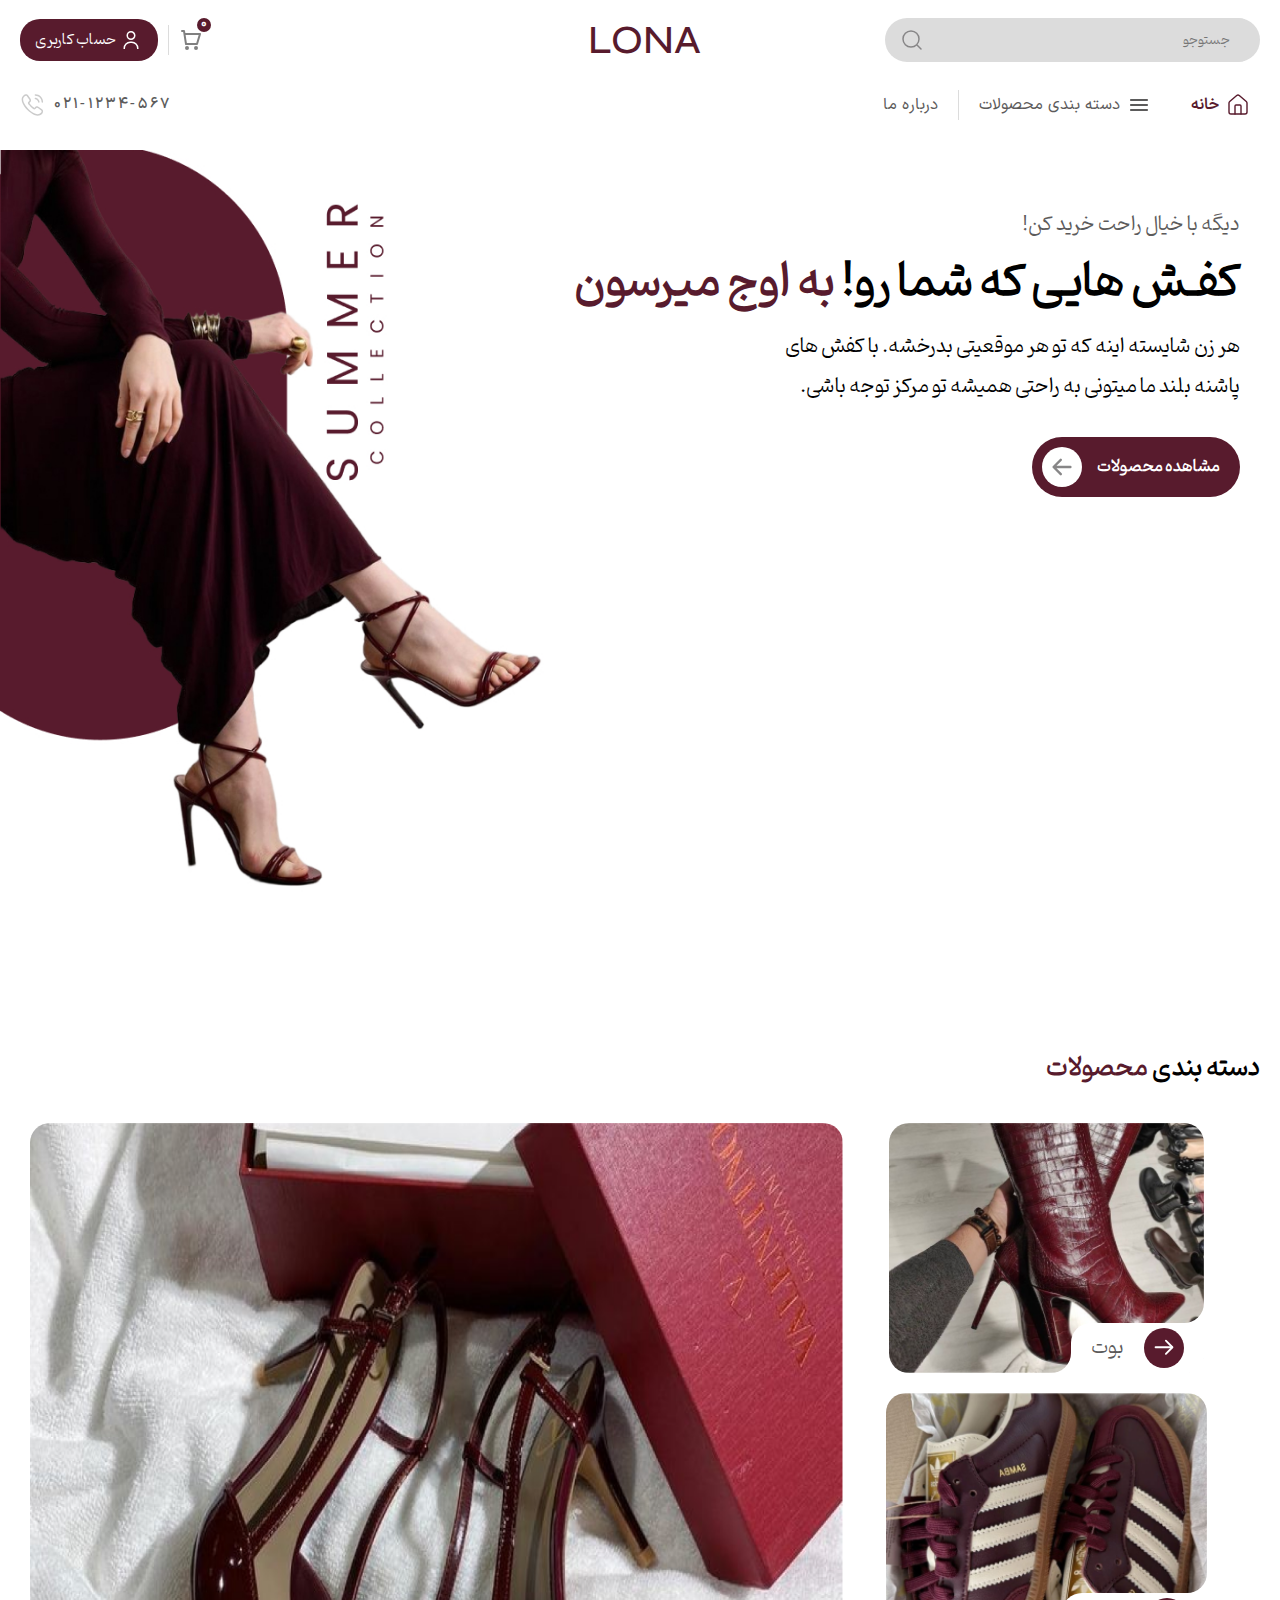
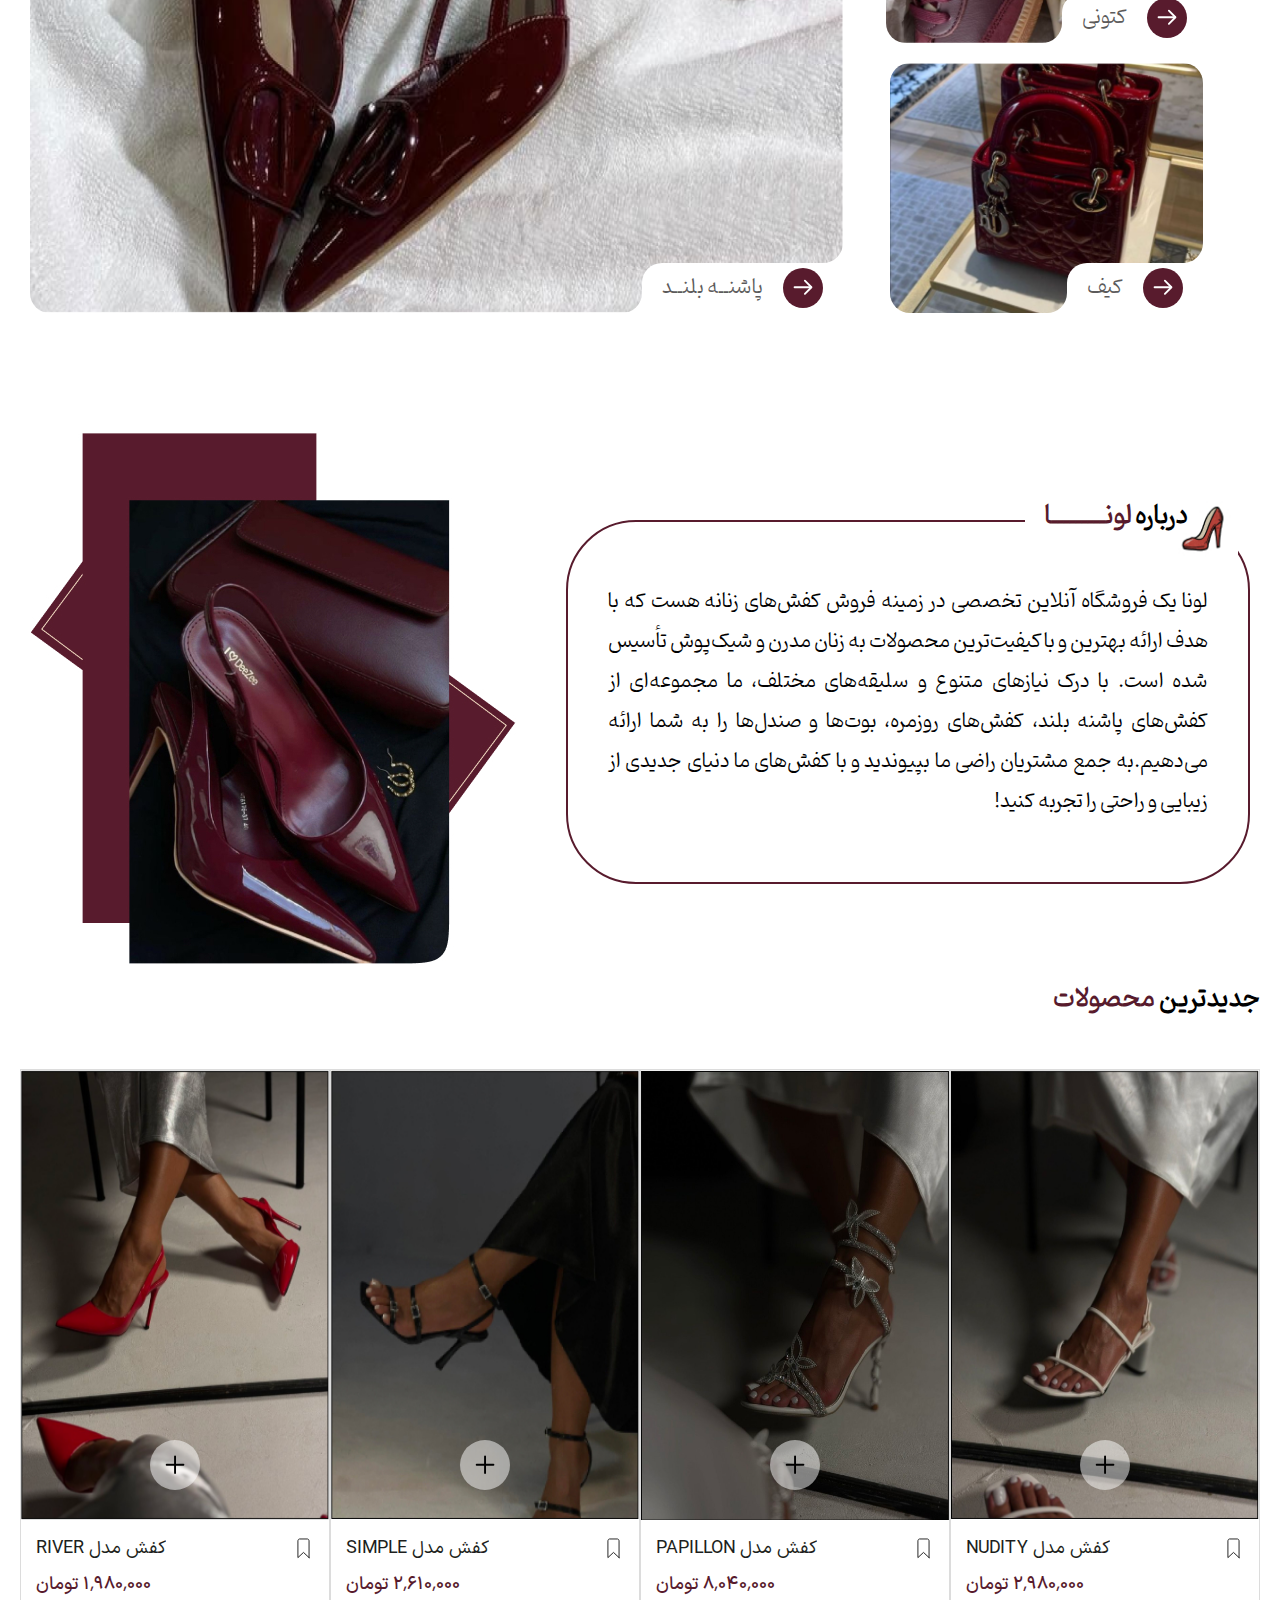
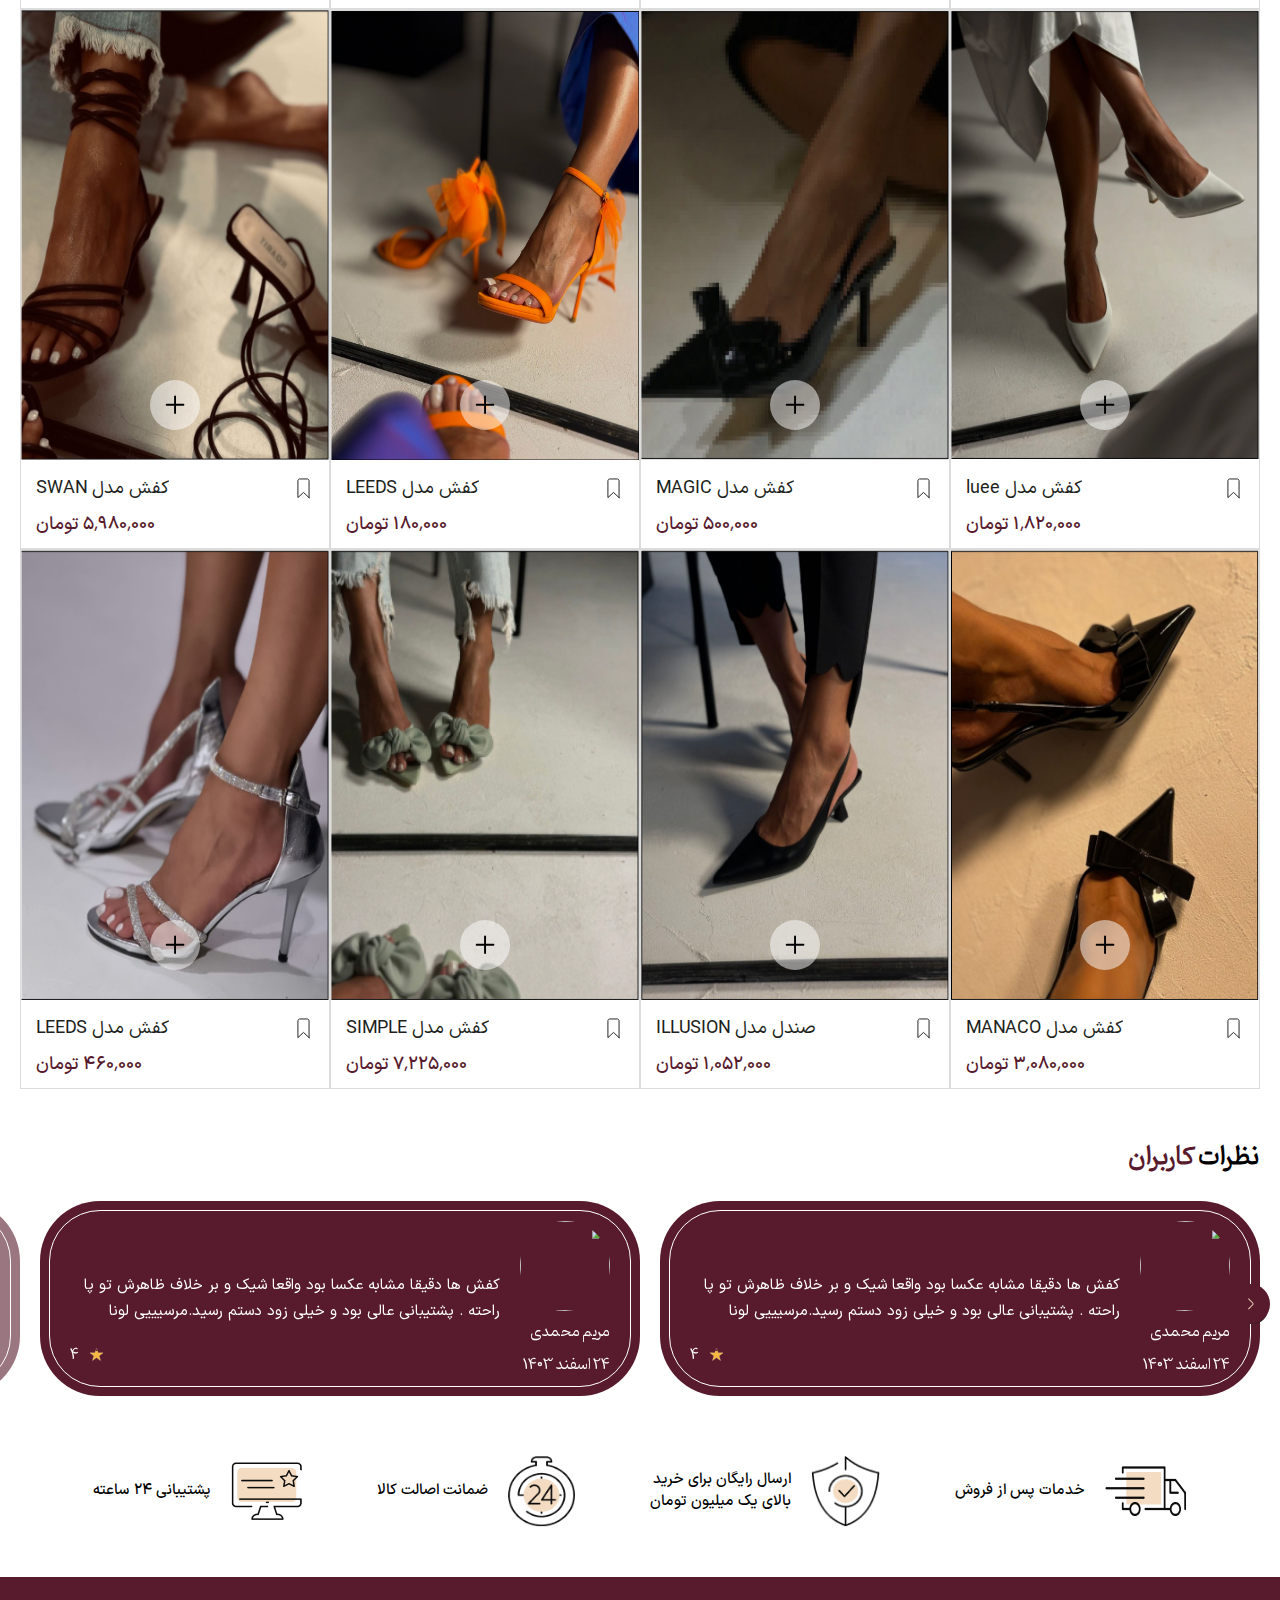
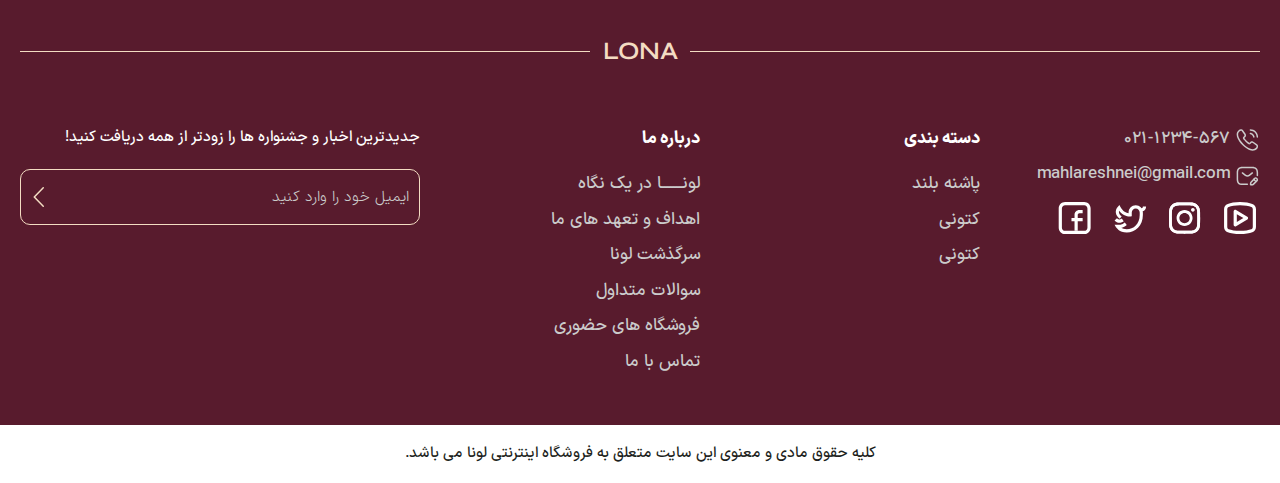
==== commit 0965f1d2: "created login page and validetion login form" ====
--- a/index.html
+++ b/index.html
@@ -14,9 +14,6 @@
     <link rel="stylesheet" href="./assets/fonts/pinar/pinar-font-face.css" />
     <link rel="stylesheet" href="./assets/fonts/IranSansX/fontiran.css " />
     <!-- font -->
-    <!-- icon -->
-    <link rel="stylesheet" href="./assets/icons/css/all.min.css" />
-    <!-- style -->
     <!-- swiper -->
     <link rel="stylesheet" href="./assets/lib/swiper/swiper-bundle.min.css" />
     <!-- swiper -->
@@ -38,7 +35,7 @@
           </form>
           <a href="." class="header-logo">LONA</a>
           <div class="top-links">
-            <a href="#" class="cart-icon">
+            <a href="cart.html" class="cart-icon">
               <span>0</span>
               <svg height="24" width="24" style="color: gray">
                 <use
@@ -47,7 +44,7 @@
               </svg>
             </a>
             <div class="horiz-line"></div>
-            <a href="#" class="btn user-icon">
+            <a href="login.html" class="btn user-icon">
               <svg height="24" width="24">
                 <use
                   href="./assets/icons/icons-pack.svg#lsicon--user-outline"
@@ -147,7 +144,11 @@
               <img src="./assets/images/category/Image (1).png" alt="" />
               <span class="cat-name">
                 <span class="icon">
-                  <i class="fa-light fa-arrow-right"></i>
+                  <svg xmlns="http://www.w3.org/2000/svg" viewBox="0 0 16 9">
+                    <use
+                      href="./assets/icons/icons-pack.svg#line-md--arrow-right"
+                    />
+                  </svg>
                 </span>
                 بوت
               </span>
@@ -156,7 +157,11 @@
               <img src="./assets/images/category/Image (2).png" alt="" />
               <span class="cat-name">
                 <span class="icon">
-                  <i class="fa-light fa-arrow-right"></i>
+                  <svg xmlns="http://www.w3.org/2000/svg" viewBox="0 0 16 9">
+                    <use
+                      href="./assets/icons/icons-pack.svg#line-md--arrow-right"
+                    />
+                  </svg>
                 </span>
                 کتونی
               </span>
@@ -165,7 +170,11 @@
               <img src="./assets/images/category/Image (3).png" alt="" />
               <span class="cat-name">
                 <span class="icon">
-                  <i class="fa-light fa-arrow-right"></i>
+                 <svg xmlns="http://www.w3.org/2000/svg" viewBox="0 0 16 9">
+                    <use
+                      href="./assets/icons/icons-pack.svg#line-md--arrow-right"
+                    />
+                  </svg>
                 </span>
                 کیف
               </span>
@@ -174,7 +183,11 @@
               <img src="./assets/images/category/Image.png" alt="" />
               <span class="cat-name">
                 <span class="icon">
-                  <i class="fa-light fa-arrow-right"></i>
+                 <svg xmlns="http://www.w3.org/2000/svg" viewBox="0 0 16 9">
+                    <use
+                      href="./assets/icons/icons-pack.svg#line-md--arrow-right"
+                    />
+                  </svg>
                 </span>
                 پاشنــه بلنــد
               </span>
@@ -684,7 +697,7 @@
                   height="24"
                   width="24"
                 >
-                  <use xlink:href="/assets/icons/icons-pack.svg#arrow-right" />
+                  <use href="./assets/icons/icons-pack.svg#arrow-right" />
                 </svg>
               </button>
             </form>
--- a/assets/css/style.css
+++ b/assets/css/style.css
@@ -2,6 +2,7 @@
   --pinar-font: "pinar", sans-serif;
   --logo-font: "Syne", sans-serif;
   --primary-clr: rgba(88, 27, 45, 1);
+  --primary-clr-90: rgba(88, 27, 45, 0.9);
   --primary-clr-75: rgba(88, 27, 45, 0.75);
   --primary-clr-50: rgba(88, 27, 45, 0.5);
   --primary-clr-25: rgba(88, 27, 45, 0.15);
@@ -14,7 +15,9 @@
   --footer-link-clr: #cbcbcb;
   --icon-clr: #878687;
   --line-clr: #f3dcc2;
-
+  --red-clr: #ff4545;
+  --green-clr: #34c759;
+  --blue-clr: #007aff;
   --iranSansX-font: "IRANSansX", sans-serif;
 }
 * {
@@ -65,7 +68,7 @@
 }
 .btn:hover {
   /* box-shadow: 0px 5px rgba(29, 31, 32, 0); */
-  scale: 0.98;
+  /* scale: 0.98; */
 }
 .section-title .title {
   font-size: 2.5rem;
@@ -75,6 +78,11 @@
 .section-title .title span:last-child {
   color: var(--primary-clr);
 }
+
+main {
+  min-height: calc(100vh - 14rem);
+  margin-top: 14rem;
+}
 /* ===================== end base style ========================= */
 
 /* header */
@@ -84,8 +92,8 @@
   top: 0;
   left: 0;
   background: var(--white-clr);
-  /* background: var(--white-light); */
-  z-index: 999;
+  z-index: 10000;
+  max-height: 14rem;
 }
 .header .top {
   display: flex;
@@ -785,6 +793,37 @@
 }
 /* responsive breakpoints */
 
+.Skeleton {
+  position: relative;
+  z-index: 200;
+}
+.Skeleton * {
+  box-shadow: none !important;
+  outline: none !important;
+  overflow: hidden !important;
+  user-select: none;
+  pointer-events: none;
+  /* display: none; */
+}
+.Skeleton::before {
+  content: "";
+  position: absolute;
+  height: 100%;
+  width: 100%;
+  z-index: 999;
+  background: linear-gradient(90deg, #eee, #cbcbcb, #eee);
+  background-size: 200%;
+  animation: skeleton-animation 1s infinite linear;
+}
+@keyframes skeleton-animation {
+  0% {
+    background-position: -100% 0;
+  }
+  100% {
+    background-position: 100% 0;
+  }
+}
+
 /* // Medium devices (tablets, less than 992px) */
 @media (max-width: 991.98px) {
 }
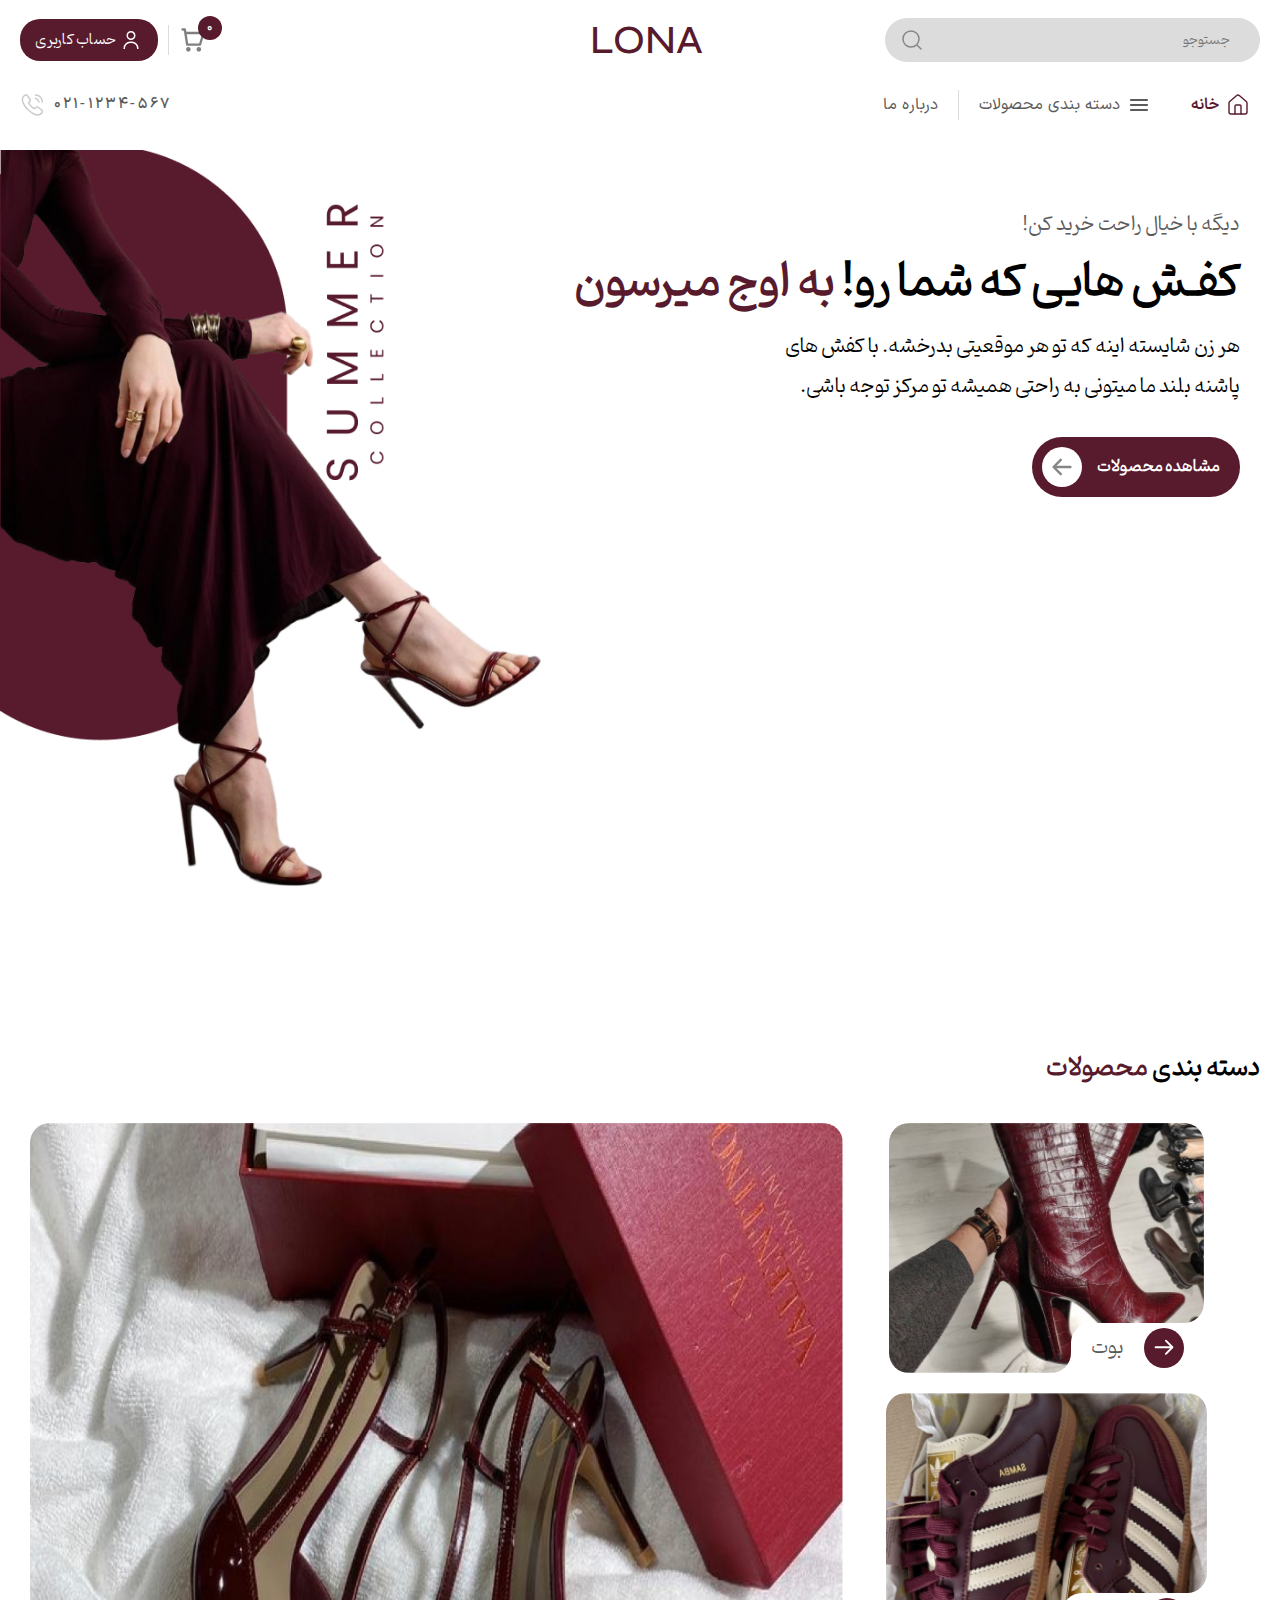
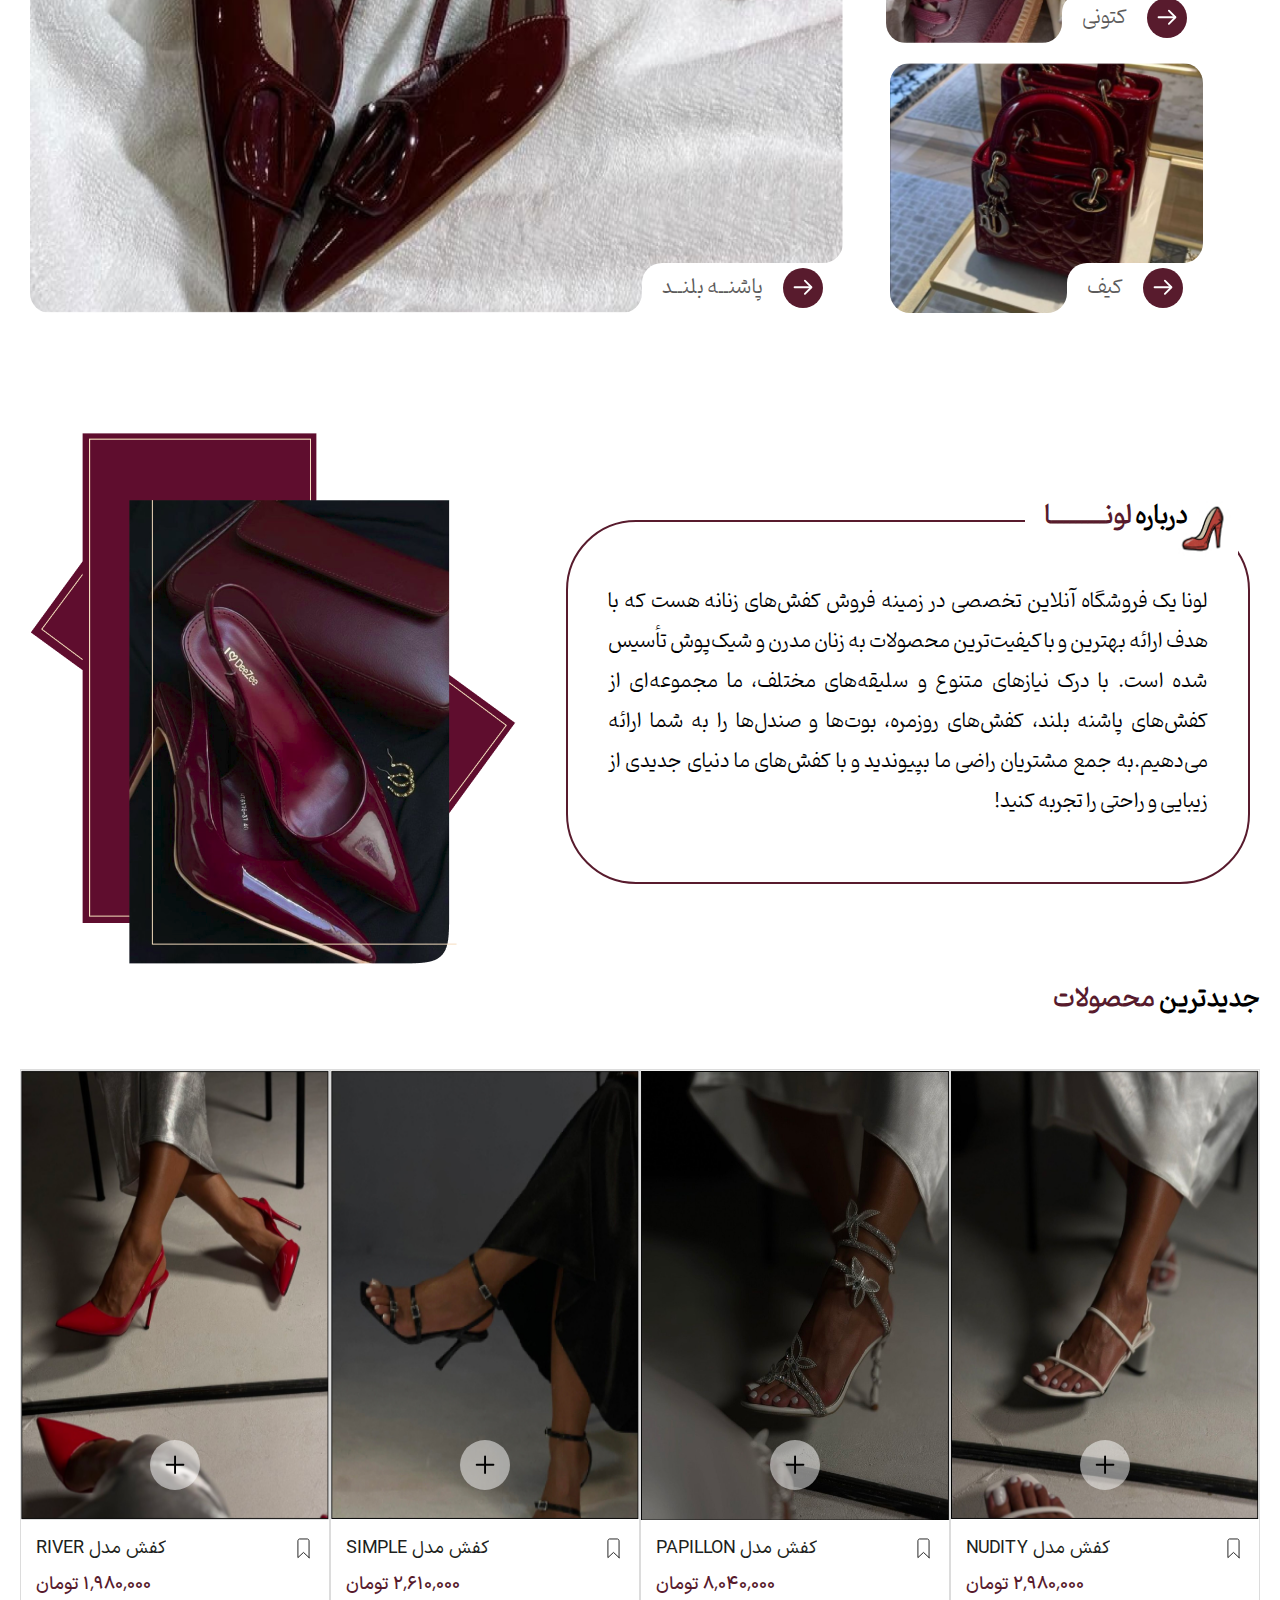
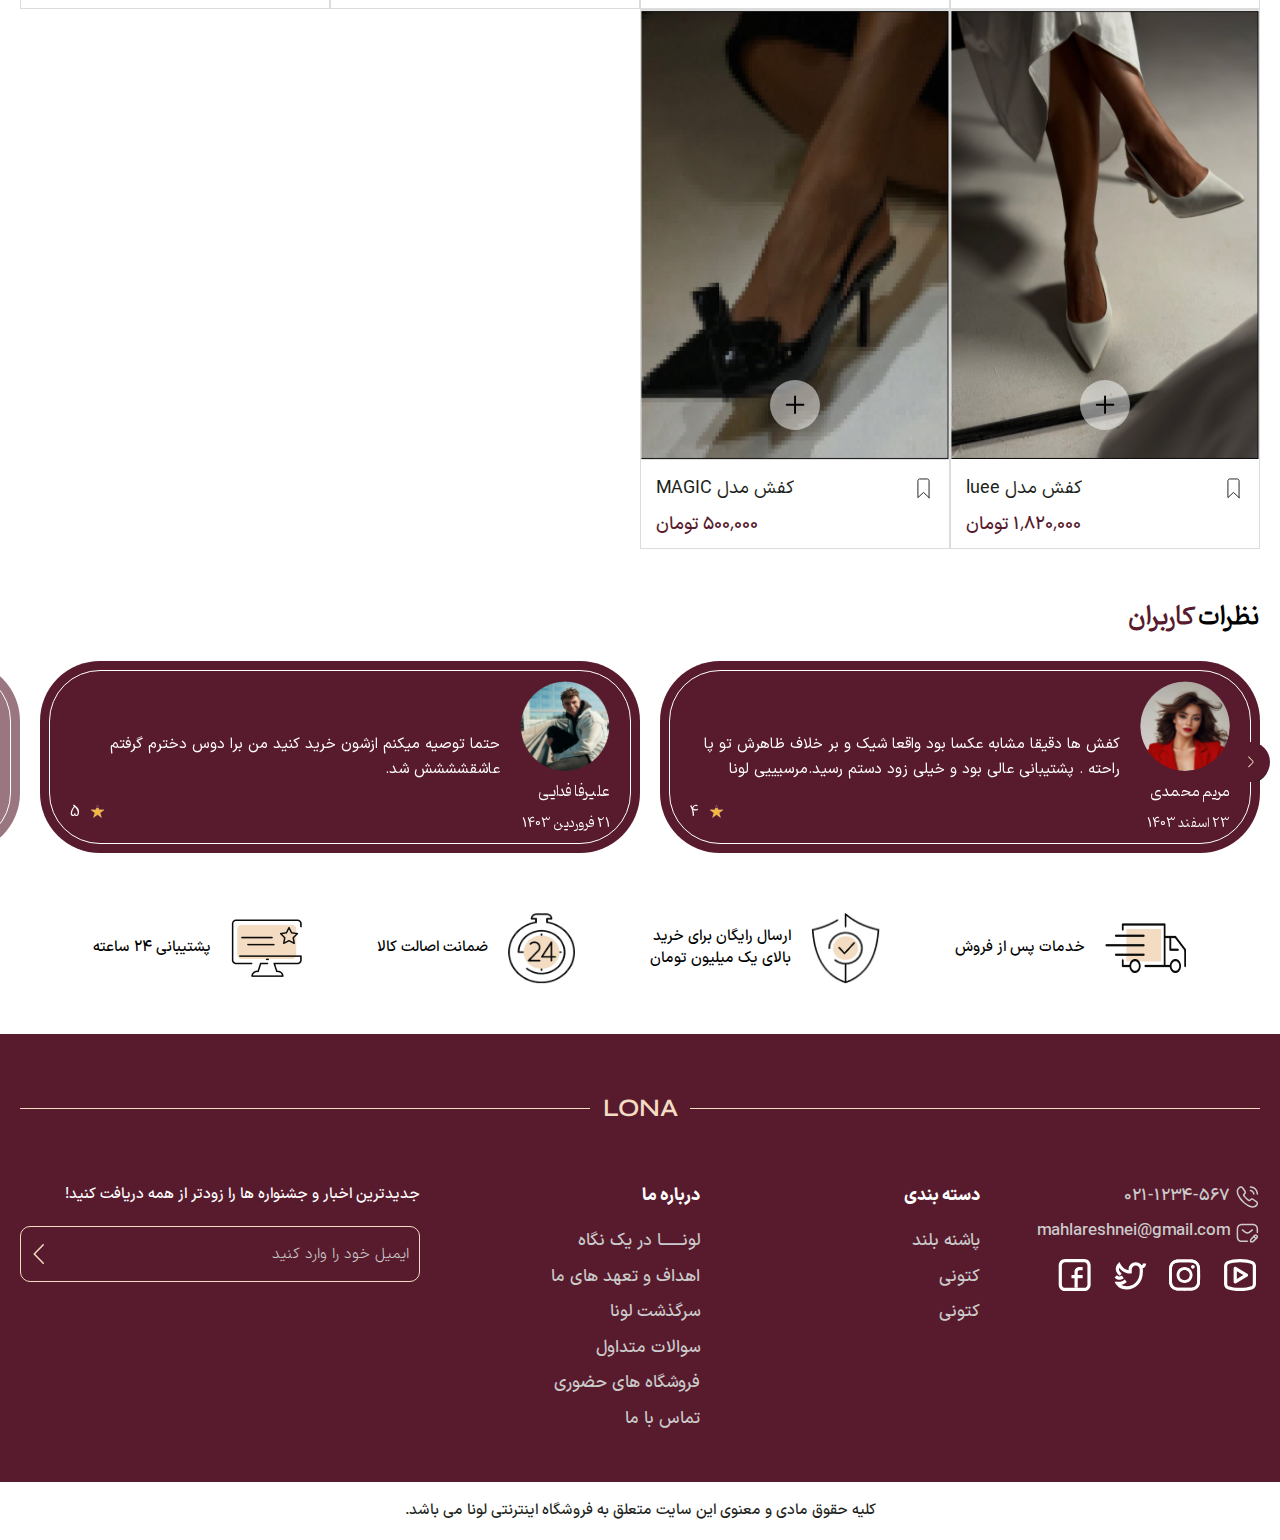
==== commit e7149da6: "completed add to cart  feature and create new Address form , validetion usr select address and payme" ====
--- a/index.html
+++ b/index.html
@@ -36,8 +36,8 @@
           <a href="." class="header-logo">LONA</a>
           <div class="top-links">
             <a href="cart.html" class="cart-icon">
-              <span>0</span>
-              <svg height="24" width="24" style="color: gray">
+              <span id="cart__quntity">0</span>
+              <svg height="28" width="28" style="color: gray">
                 <use
                   href="./assets/icons/icons-pack.svg#mi--shopping-cart"
                 ></use>
@@ -170,7 +170,7 @@
               <img src="./assets/images/category/Image (3).png" alt="" />
               <span class="cat-name">
                 <span class="icon">
-                 <svg xmlns="http://www.w3.org/2000/svg" viewBox="0 0 16 9">
+                  <svg xmlns="http://www.w3.org/2000/svg" viewBox="0 0 16 9">
                     <use
                       href="./assets/icons/icons-pack.svg#line-md--arrow-right"
                     />
@@ -183,7 +183,7 @@
               <img src="./assets/images/category/Image.png" alt="" />
               <span class="cat-name">
                 <span class="icon">
-                 <svg xmlns="http://www.w3.org/2000/svg" viewBox="0 0 16 9">
+                  <svg xmlns="http://www.w3.org/2000/svg" viewBox="0 0 16 9">
                     <use
                       href="./assets/icons/icons-pack.svg#line-md--arrow-right"
                     />
@@ -284,198 +284,57 @@
           </div>
 
           <div class="commnets-slider swiper" id="cm_slider" dir="rtl">
-            <div class="wrapper swiper-wrapper">
-              <div class="cm-slide swiper-slide">
-                <div class="cm-user">
-                  <img src="https://picsum.photos/90/90" alt="" />
-                  <h4>مریم محمدی</h4>
-                  <span>24 اسفند 1403</span>
+            <div class="wrapper swiper-wrapper" id="comments__wrapper">
+              <template id="cm__box">
+                <div class="cm-slide swiper-slide">
+                  <div class="cm-user">
+                    <img src="https://picsum.photos/90/90" alt="" />
+                    <h4>مریم محمدی</h4>
+                    <span class="cm-date">24 اسفند 1403</span>
+                  </div>
+                  <div class="cm-body">
+                    کفش ها دقیقا مشابه عکسا بود واقعا شیک و بر خلاف ظاهرش تو پا
+                    راحته . پشتیبانی عالی بود و خیلی زود دستم رسید.مرسیییی لونا
+                  </div>
+                  <div class="rate">
+                    <svg
+                      width="16"
+                      height="16"
+                      viewBox="0 0 16 16"
+                      fill="none"
+                      xmlns="http://www.w3.org/2000/svg"
+                    >
+                      <path
+                        d="M7.62888 1.17839L9.04215 5.52799C9.08938 5.67335 9.22484 5.77176 9.37768 5.77176H13.9511C14.065 5.77176 14.1124 5.91754 14.0202 5.9845L10.3202 8.6727C10.1966 8.76254 10.1449 8.92178 10.1921 9.06714L11.6054 13.4167C11.6406 13.5251 11.5166 13.6152 11.4244 13.5482L7.7244 10.86C7.60075 10.7702 7.43331 10.7702 7.30966 10.86L3.60967 13.5482C3.51751 13.6152 3.3935 13.5251 3.42871 13.4167L4.84198 9.06714C4.88921 8.92178 4.83747 8.76254 4.71382 8.6727L1.01383 5.9845C0.921663 5.91754 0.969029 5.77176 1.08295 5.77176H5.65639C5.80923 5.77176 5.94469 5.67335 5.99192 5.52799L7.40519 1.17839C7.44039 1.07004 7.59367 1.07004 7.62888 1.17839Z"
+                        fill="url(#paint0_linear_54619_1291)"
+                        stroke="#F3DCC2"
+                        stroke-width="0.235197"
+                      />
+                      <defs>
+                        <linearGradient
+                          id="paint0_linear_54619_1291"
+                          x1="7.51703"
+                          y1="0.453613"
+                          x2="7.51703"
+                          y2="15.5062"
+                          gradientUnits="userSpaceOnUse"
+                        >
+                          <stop
+                            offset="0.249488"
+                            stop-color="#7CBC91"
+                            stop-opacity="0"
+                          />
+                          <stop offset="0.250326" stop-color="#F4B740" />
+                          <stop offset="1" stop-color="#F4B740" />
+                        </linearGradient>
+                      </defs>
+                    </svg>
+
+                    <span class="cm-rate-number">4</span>
+                  </div>
                 </div>
-                <div class="cm-body">
-                  کفش ها دقیقا مشابه عکسا بود واقعا شیک و بر خلاف ظاهرش تو پا
-                  راحته . پشتیبانی عالی بود و خیلی زود دستم رسید.مرسیییی لونا
-                </div>
-                <div class="rate">
-                  <svg
-                    width="16"
-                    height="16"
-                    viewBox="0 0 16 16"
-                    fill="none"
-                    xmlns="http://www.w3.org/2000/svg"
-                  >
-                    <path
-                      d="M7.62888 1.17839L9.04215 5.52799C9.08938 5.67335 9.22484 5.77176 9.37768 5.77176H13.9511C14.065 5.77176 14.1124 5.91754 14.0202 5.9845L10.3202 8.6727C10.1966 8.76254 10.1449 8.92178 10.1921 9.06714L11.6054 13.4167C11.6406 13.5251 11.5166 13.6152 11.4244 13.5482L7.7244 10.86C7.60075 10.7702 7.43331 10.7702 7.30966 10.86L3.60967 13.5482C3.51751 13.6152 3.3935 13.5251 3.42871 13.4167L4.84198 9.06714C4.88921 8.92178 4.83747 8.76254 4.71382 8.6727L1.01383 5.9845C0.921663 5.91754 0.969029 5.77176 1.08295 5.77176H5.65639C5.80923 5.77176 5.94469 5.67335 5.99192 5.52799L7.40519 1.17839C7.44039 1.07004 7.59367 1.07004 7.62888 1.17839Z"
-                      fill="url(#paint0_linear_54619_1291)"
-                      stroke="#F3DCC2"
-                      stroke-width="0.235197"
-                    />
-                    <defs>
-                      <linearGradient
-                        id="paint0_linear_54619_1291"
-                        x1="7.51703"
-                        y1="0.453613"
-                        x2="7.51703"
-                        y2="15.5062"
-                        gradientUnits="userSpaceOnUse"
-                      >
-                        <stop
-                          offset="0.249488"
-                          stop-color="#7CBC91"
-                          stop-opacity="0"
-                        />
-                        <stop offset="0.250326" stop-color="#F4B740" />
-                        <stop offset="1" stop-color="#F4B740" />
-                      </linearGradient>
-                    </defs>
-                  </svg>
-
-                  <span>4</span>
-                </div>
-              </div>
-
-              <div class="cm-slide swiper-slide">
-                <div class="cm-user">
-                  <img src="https://picsum.photos/90/90" alt="" />
-                  <h4>مریم محمدی</h4>
-                  <span>24 اسفند 1403</span>
-                </div>
-                <div class="cm-body">
-                  کفش ها دقیقا مشابه عکسا بود واقعا شیک و بر خلاف ظاهرش تو پا
-                  راحته . پشتیبانی عالی بود و خیلی زود دستم رسید.مرسیییی لونا
-                </div>
-                <div class="rate">
-                  <svg
-                    width="16"
-                    height="16"
-                    viewBox="0 0 16 16"
-                    fill="none"
-                    xmlns="http://www.w3.org/2000/svg"
-                  >
-                    <path
-                      d="M7.62888 1.17839L9.04215 5.52799C9.08938 5.67335 9.22484 5.77176 9.37768 5.77176H13.9511C14.065 5.77176 14.1124 5.91754 14.0202 5.9845L10.3202 8.6727C10.1966 8.76254 10.1449 8.92178 10.1921 9.06714L11.6054 13.4167C11.6406 13.5251 11.5166 13.6152 11.4244 13.5482L7.7244 10.86C7.60075 10.7702 7.43331 10.7702 7.30966 10.86L3.60967 13.5482C3.51751 13.6152 3.3935 13.5251 3.42871 13.4167L4.84198 9.06714C4.88921 8.92178 4.83747 8.76254 4.71382 8.6727L1.01383 5.9845C0.921663 5.91754 0.969029 5.77176 1.08295 5.77176H5.65639C5.80923 5.77176 5.94469 5.67335 5.99192 5.52799L7.40519 1.17839C7.44039 1.07004 7.59367 1.07004 7.62888 1.17839Z"
-                      fill="url(#paint0_linear_54619_1291)"
-                      stroke="#F3DCC2"
-                      stroke-width="0.235197"
-                    />
-                    <defs>
-                      <linearGradient
-                        id="paint0_linear_54619_1291"
-                        x1="7.51703"
-                        y1="0.453613"
-                        x2="7.51703"
-                        y2="15.5062"
-                        gradientUnits="userSpaceOnUse"
-                      >
-                        <stop
-                          offset="0.249488"
-                          stop-color="#7CBC91"
-                          stop-opacity="0"
-                        />
-                        <stop offset="0.250326" stop-color="#F4B740" />
-                        <stop offset="1" stop-color="#F4B740" />
-                      </linearGradient>
-                    </defs>
-                  </svg>
-
-                  <span>4</span>
-                </div>
-              </div>
-
-              <div class="cm-slide swiper-slide">
-                <div class="cm-user">
-                  <img src="https://picsum.photos/90/90" alt="" />
-                  <h4>مریم محمدی</h4>
-                  <span>24 اسفند 1403</span>
-                </div>
-                <div class="cm-body">
-                  کفش ها دقیقا مشابه عکسا بود واقعا شیک و بر خلاف ظاهرش تو پا
-                  راحته . پشتیبانی عالی بود و خیلی زود دستم رسید.مرسیییی لونا
-                </div>
-                <div class="rate">
-                  <svg
-                    width="16"
-                    height="16"
-                    viewBox="0 0 16 16"
-                    fill="none"
-                    xmlns="http://www.w3.org/2000/svg"
-                  >
-                    <path
-                      d="M7.62888 1.17839L9.04215 5.52799C9.08938 5.67335 9.22484 5.77176 9.37768 5.77176H13.9511C14.065 5.77176 14.1124 5.91754 14.0202 5.9845L10.3202 8.6727C10.1966 8.76254 10.1449 8.92178 10.1921 9.06714L11.6054 13.4167C11.6406 13.5251 11.5166 13.6152 11.4244 13.5482L7.7244 10.86C7.60075 10.7702 7.43331 10.7702 7.30966 10.86L3.60967 13.5482C3.51751 13.6152 3.3935 13.5251 3.42871 13.4167L4.84198 9.06714C4.88921 8.92178 4.83747 8.76254 4.71382 8.6727L1.01383 5.9845C0.921663 5.91754 0.969029 5.77176 1.08295 5.77176H5.65639C5.80923 5.77176 5.94469 5.67335 5.99192 5.52799L7.40519 1.17839C7.44039 1.07004 7.59367 1.07004 7.62888 1.17839Z"
-                      fill="url(#paint0_linear_54619_1291)"
-                      stroke="#F3DCC2"
-                      stroke-width="0.235197"
-                    />
-                    <defs>
-                      <linearGradient
-                        id="paint0_linear_54619_1291"
-                        x1="7.51703"
-                        y1="0.453613"
-                        x2="7.51703"
-                        y2="15.5062"
-                        gradientUnits="userSpaceOnUse"
-                      >
-                        <stop
-                          offset="0.249488"
-                          stop-color="#7CBC91"
-                          stop-opacity="0"
-                        />
-                        <stop offset="0.250326" stop-color="#F4B740" />
-                        <stop offset="1" stop-color="#F4B740" />
-                      </linearGradient>
-                    </defs>
-                  </svg>
-
-                  <span>4</span>
-                </div>
-              </div>
-
-              <div class="cm-slide swiper-slide">
-                <div class="cm-user">
-                  <img src="https://picsum.photos/90/90" alt="" />
-                  <h4>مریم محمدی</h4>
-                  <span>24 اسفند 1403</span>
-                </div>
-                <div class="cm-body">
-                  کفش ها دقیقا مشابه عکسا بود واقعا شیک و بر خلاف ظاهرش تو پا
-                  راحته . پشتیبانی عالی بود و خیلی زود دستم رسید.مرسیییی لونا
-                </div>
-                <div class="rate">
-                  <svg
-                    width="16"
-                    height="16"
-                    viewBox="0 0 16 16"
-                    fill="none"
-                    xmlns="http://www.w3.org/2000/svg"
-                  >
-                    <path
-                      d="M7.62888 1.17839L9.04215 5.52799C9.08938 5.67335 9.22484 5.77176 9.37768 5.77176H13.9511C14.065 5.77176 14.1124 5.91754 14.0202 5.9845L10.3202 8.6727C10.1966 8.76254 10.1449 8.92178 10.1921 9.06714L11.6054 13.4167C11.6406 13.5251 11.5166 13.6152 11.4244 13.5482L7.7244 10.86C7.60075 10.7702 7.43331 10.7702 7.30966 10.86L3.60967 13.5482C3.51751 13.6152 3.3935 13.5251 3.42871 13.4167L4.84198 9.06714C4.88921 8.92178 4.83747 8.76254 4.71382 8.6727L1.01383 5.9845C0.921663 5.91754 0.969029 5.77176 1.08295 5.77176H5.65639C5.80923 5.77176 5.94469 5.67335 5.99192 5.52799L7.40519 1.17839C7.44039 1.07004 7.59367 1.07004 7.62888 1.17839Z"
-                      fill="url(#paint0_linear_54619_1291)"
-                      stroke="#F3DCC2"
-                      stroke-width="0.235197"
-                    />
-                    <defs>
-                      <linearGradient
-                        id="paint0_linear_54619_1291"
-                        x1="7.51703"
-                        y1="0.453613"
-                        x2="7.51703"
-                        y2="15.5062"
-                        gradientUnits="userSpaceOnUse"
-                      >
-                        <stop
-                          offset="0.249488"
-                          stop-color="#7CBC91"
-                          stop-opacity="0"
-                        />
-                        <stop offset="0.250326" stop-color="#F4B740" />
-                        <stop offset="1" stop-color="#F4B740" />
-                      </linearGradient>
-                    </defs>
-                  </svg>
-
-                  <span>4</span>
-                </div>
-              </div>
+              </template>
+
             </div>
             <button class="slider-btn next">
               <svg
--- a/assets/css/style.css
+++ b/assets/css/style.css
@@ -92,7 +92,7 @@
   top: 0;
   left: 0;
   background: var(--white-clr);
-  z-index: 10000;
+  z-index: 900;
   max-height: 14rem;
 }
 .header .top {
@@ -178,13 +178,14 @@
   width: 10px;
   position: absolute;
   top: -1rem;
-  right: -0.8rem;
+  right: -1.5rem;
   border-radius: 100%;
-  padding: 7px;
+  padding: 12px;
   background-color: var(--primary-clr);
   color: var(--white-clr);
-  font-size: 1.5rem;
-  font-weight: 600;
+  font-size: 1.2rem;
+  font-family: var(--iranSansX-font);
+  font-weight: 500;
 }
 .top-links .user-icon span {
   font-weight: 500;
@@ -583,6 +584,7 @@
   height: 100%;
   font-family: var(--iranSansX-font);
   font-weight: 400;
+  align-self: center;
 }
 .cm-slide .rate {
   position: absolute;
@@ -791,6 +793,10 @@
   justify-content: center;
   text-align: center;
 }
+.cm-date {
+  font-size: 13px;
+  text-wrap: nowrap;
+}
 /* responsive breakpoints */
 
 .Skeleton {
